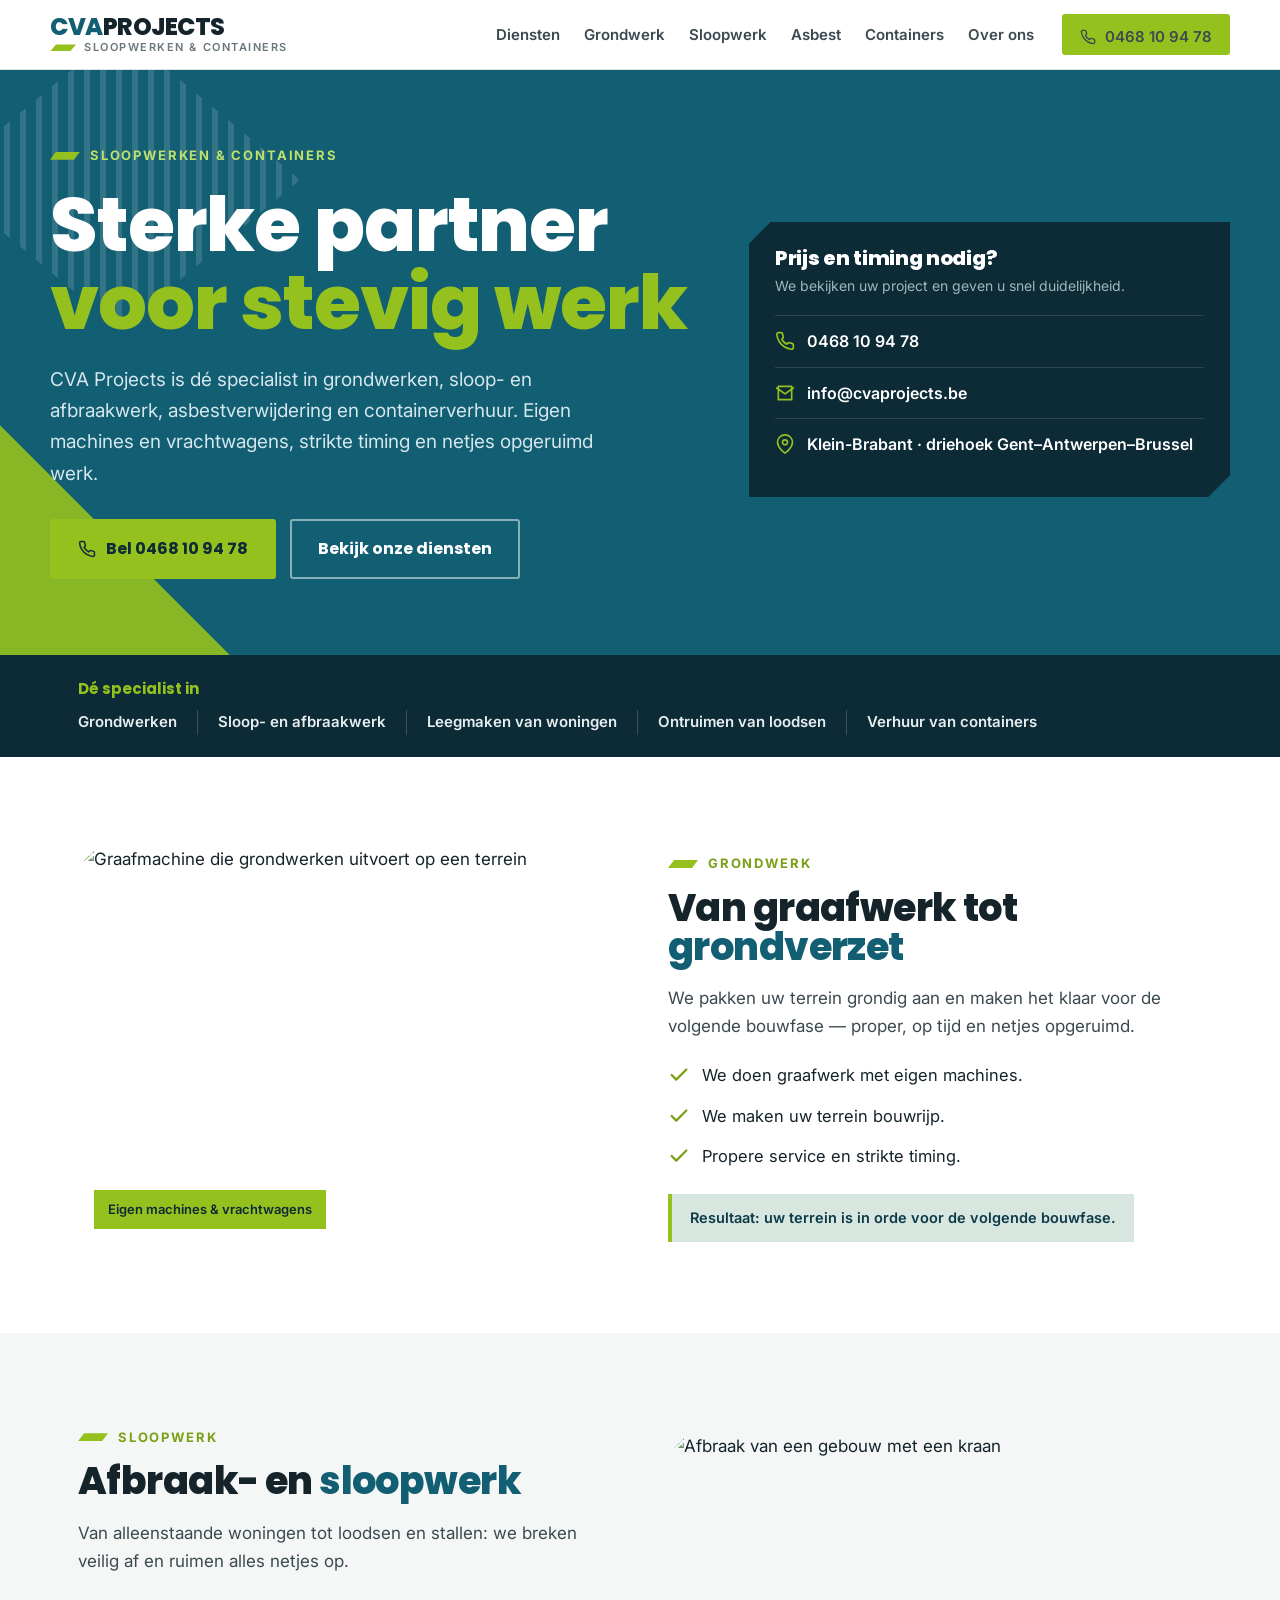
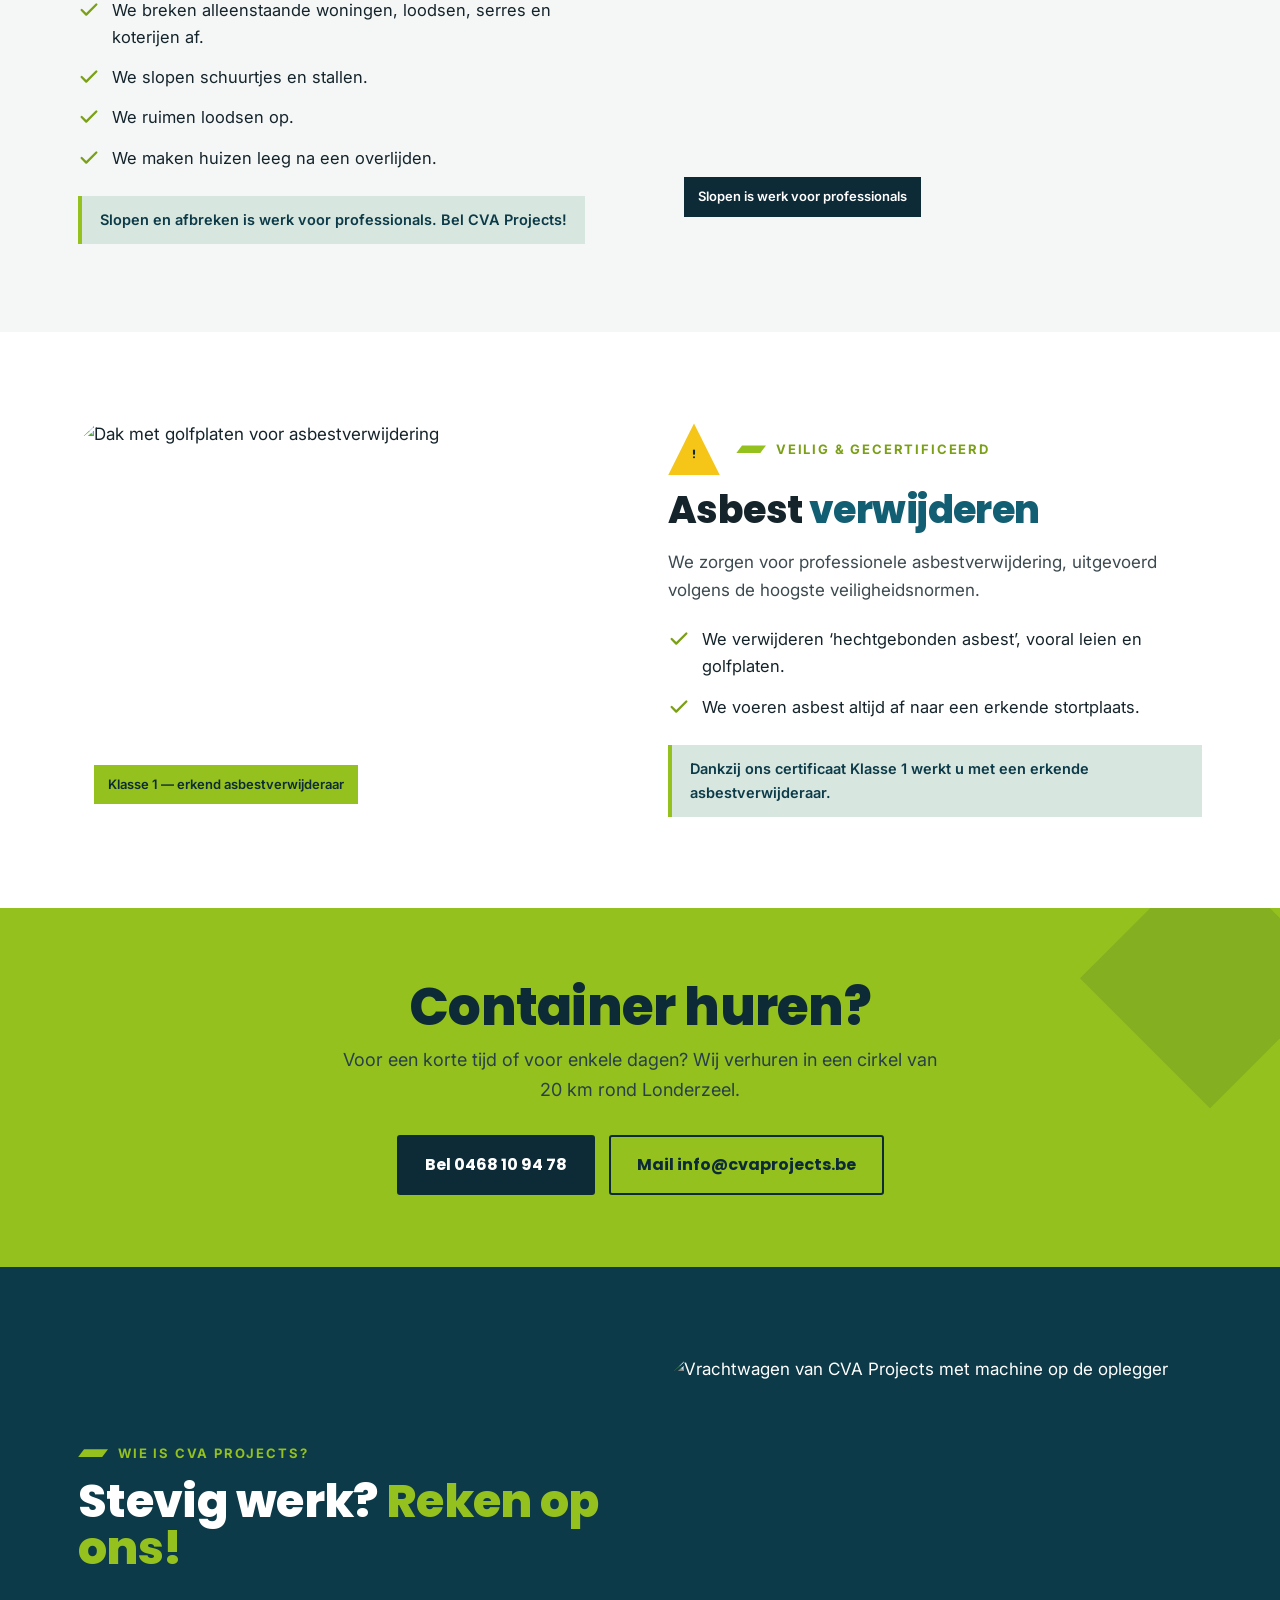
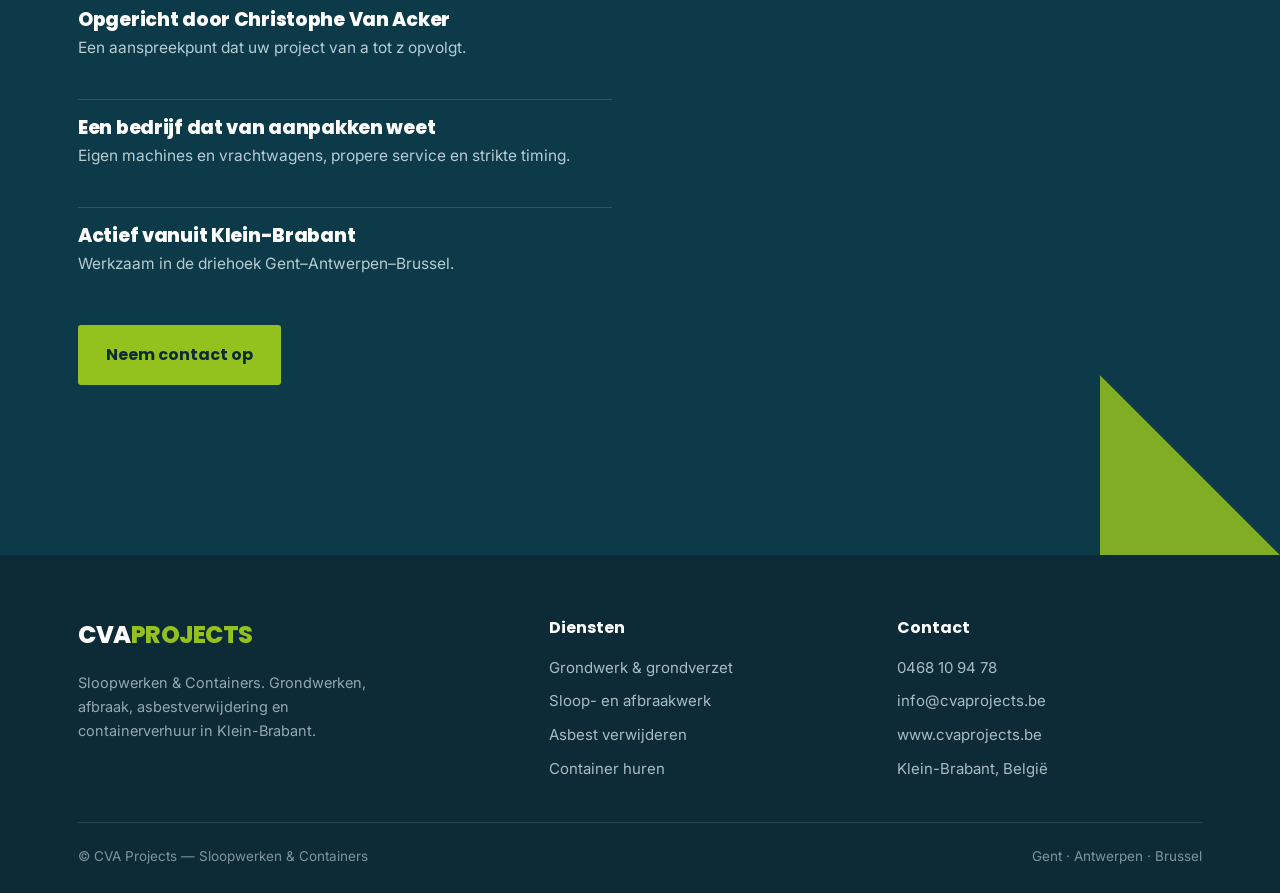
==== index.html @ f79d8453 "Initial commit: CVA Projects marketing website Professional single-page site for CVA Projects (Sloop" ====
<!DOCTYPE html>
<html lang="nl">
<head>
<meta charset="UTF-8">
<meta name="viewport" content="width=device-width, initial-scale=1.0">
<title>CVA Projects — Sloopwerken, grondwerken, asbestverwijdering &amp; containers | Klein-Brabant</title>
<meta name="description" content="CVA Projects: dé specialist in grondwerken, sloop- en afbraakwerk, asbestverwijdering (Klasse 1), leegmaken van woningen en containerverhuur. Actief in Klein-Brabant, driehoek Gent-Antwerpen-Brussel. Bel 0468 10 94 78.">
<meta name="theme-color" content="#0c3a48">
<link rel="preconnect" href="https://fonts.googleapis.com">
<link rel="preconnect" href="https://fonts.gstatic.com" crossorigin>
<link href="https://fonts.googleapis.com/css2?family=Poppins:wght@500;600;700;800&family=Inter:wght@400;500;600&display=swap" rel="stylesheet">
<style>
  :root{
    --petrol:#125e73;
    --petrol-deep:#0c3a48;
    --navy:#0d2b36;
    --lime:#95c11e;
    --lime-deep:#7ba017;
    --mint:#d7e6de;
    --ink:#15242b;
    --ink-soft:#3c4a50;
    --steel:#6a767c;
    --paper:#f4f7f6;
    --card:#ffffff;
    --line:#dbe4e0;
    --warn:#f5c518;
    --max:1180px;
  }
  *{box-sizing:border-box;}
  html{scroll-behavior:smooth;}
  body{
    margin:0;
    background:var(--card);
    color:var(--ink);
    font-family:'Inter', -apple-system, BlinkMacSystemFont, sans-serif;
    font-size:17px;
    line-height:1.65;
    -webkit-font-smoothing:antialiased;
    overflow-x:hidden;
  }
  @media (prefers-reduced-motion: reduce){
    html{scroll-behavior:auto;}
    *{animation-duration:.01ms !important; transition-duration:.01ms !important;}
  }
  h1,h2,h3,h4,.disp{
    font-family:'Poppins', sans-serif;
    font-weight:800;
    letter-spacing:-0.015em;
    line-height:1.02;
    margin:0;
    color:var(--ink);
  }
  a{color:inherit;}
  img{max-width:100%; display:block;}
  .wrap{max-width:var(--max); margin:0 auto; padding:0 28px;}

  /* chamfered industrial frame (echoes the PDF's cut-corner shapes) */
  .cut{clip-path:polygon(0 22px, 22px 0, 100% 0, 100% calc(100% - 22px), calc(100% - 22px) 100%, 0 100%);}

  /* lime double-arrow motif (the logo mark) */
  .arrow-mark{
    display:inline-block; height:12px; width:64px; position:relative; flex:none;
    background:var(--lime);
    clip-path:polygon(8px 0, calc(100% - 8px) 0, 100% 50%, calc(100% - 8px) 100%, 8px 100%, 0 50%);
  }

  /* ---------- header ---------- */
  header{
    position:sticky; top:0; z-index:50;
    background:rgba(255,255,255,0.95);
    backdrop-filter:blur(8px);
    border-bottom:1px solid var(--line);
  }
  .nav-row{display:flex; align-items:center; justify-content:space-between; padding:14px 0; gap:16px;}
  .brand{display:flex; flex-direction:column; gap:3px; text-decoration:none; line-height:1;}
  .brand-main{font-family:'Poppins',sans-serif; font-weight:800; font-size:24px; letter-spacing:-0.02em; color:var(--petrol);}
  .brand-main b{color:var(--ink); font-weight:800;}
  .brand-sub{display:flex; align-items:center; gap:8px; font-size:11px; font-weight:600; letter-spacing:.14em; text-transform:uppercase; color:var(--steel);}
  .brand-sub::before{content:""; width:26px; height:7px; background:var(--lime); clip-path:polygon(6px 0,100% 0,calc(100% - 6px) 100%,0 100%);}
  nav.primary{display:flex; align-items:center; gap:28px;}
  nav.primary ul{list-style:none; display:flex; gap:24px; margin:0; padding:0;}
  nav.primary a{text-decoration:none; color:var(--ink-soft); font-weight:600; font-size:15px; padding-bottom:3px; border-bottom:2px solid transparent; transition:color .15s, border-color .15s;}
  nav.primary a:hover{color:var(--petrol); border-color:var(--lime);}
  .call-btn{
    display:inline-flex; align-items:center; gap:9px;
    background:var(--lime); color:var(--navy);
    padding:11px 18px; border-radius:3px; text-decoration:none;
    font-weight:700; font-size:15px; white-space:nowrap; transition:background .15s;
  }
  .call-btn:hover{background:var(--lime-deep);}
  .call-btn svg{width:16px; height:16px; flex:none;}
  .menu-toggle{display:none; background:none; border:none; width:40px; height:40px; cursor:pointer; padding:0; flex-direction:column; align-items:center; justify-content:center; gap:5px;}
  .menu-toggle span{display:block; width:22px; height:2px; background:var(--ink);}

  /* mobile dropdown */
  #mnav{display:none;}
  #mnav.open{display:block; background:#fff; padding-top:4px; padding-bottom:14px;}
  #mnav ul{list-style:none; margin:0; padding:0; border-top:1px solid var(--line);}
  #mnav li a{display:block; padding:14px 2px; border-bottom:1px solid var(--line); text-decoration:none; color:var(--ink-soft); font-weight:600; font-size:16px;}
  #mnav li a:hover{color:var(--petrol);}
  #mnav a.mnav-call{margin-top:16px; border-radius:3px; background:var(--lime); color:var(--navy); text-align:center; padding:15px; font-weight:700;}

  /* ---------- hero ---------- */
  .hero{position:relative; background:var(--petrol); color:#fff; overflow:hidden;}
  .hero::before{ /* fan of stripes, top-left */
    content:""; position:absolute; top:-40px; left:-60px; width:360px; height:300px;
    background:repeating-linear-gradient(90deg, rgba(255,255,255,.14) 0 6px, transparent 6px 16px);
    clip-path:polygon(50% 0,100% 50%,50% 100%,0 50%); pointer-events:none;
  }
  .hero::after{ /* lime wedge, bottom-left */
    content:""; position:absolute; left:0; bottom:0; width:230px; height:230px;
    background:var(--lime); clip-path:polygon(0 0,0 100%,100% 100%); opacity:.9; pointer-events:none;
  }
  .hero-inner{position:relative; z-index:2; display:grid; grid-template-columns:1.15fr .85fr; gap:48px; align-items:center; padding:70px 0 76px;}
  .kicker{display:inline-flex; align-items:center; gap:10px; font-size:13px; font-weight:700; letter-spacing:.14em; text-transform:uppercase; color:#bfe06b; margin-bottom:20px;}
  .kicker::before{content:""; width:30px; height:8px; background:var(--lime); clip-path:polygon(6px 0,100% 0,calc(100% - 6px) 100%,0 100%);}
  .hero h1{font-size:clamp(42px, 6.4vw, 76px); color:#fff;}
  .hero h1 em{font-style:normal; color:var(--lime);}
  .hero .lead{margin:22px 0 30px; font-size:19px; color:#d5e6ec; max-width:46ch;}
  .hero-ctas{display:flex; gap:14px; flex-wrap:wrap;}
  .btn{display:inline-flex; align-items:center; gap:10px; padding:15px 26px; border-radius:3px; font-weight:700; font-size:16px; text-decoration:none; border:2px solid transparent; cursor:pointer; font-family:'Poppins',sans-serif;}
  .btn-lime{background:var(--lime); color:var(--navy);}
  .btn-lime:hover{background:var(--lime-deep);}
  .btn-ghost{border-color:rgba(255,255,255,.5); color:#fff;}
  .btn-ghost:hover{background:#fff; color:var(--petrol);}
  .btn svg{width:18px;height:18px;flex:none;}

  .quote-card{background:var(--navy); color:#fff; padding:26px 26px 28px; position:relative;}
  .quote-card h3{font-size:20px; color:#fff; margin-bottom:6px;}
  .quote-card p.small{font-size:14px; color:#9fb6bd; margin:0 0 18px;}
  .quote-line{display:flex; align-items:center; gap:12px; padding:12px 0; border-top:1px solid rgba(255,255,255,.12); font-size:16px; font-weight:600;}
  .quote-line svg{width:20px;height:20px;color:var(--lime);flex:none;}
  .quote-line a{text-decoration:none;color:#fff;}

  /* specialties strip */
  .specialties{background:var(--navy); color:#fff; position:relative; z-index:2;}
  .specialties .wrap{display:flex; flex-wrap:wrap; align-items:center; gap:8px 0; padding:22px 28px;}
  .specialties .label{font-family:'Poppins',sans-serif; font-weight:700; font-size:15px; color:var(--lime); margin-right:26px;}
  .specialties ul{list-style:none; margin:0; padding:0; display:flex; flex-wrap:wrap; gap:0;}
  .specialties li{font-weight:600; font-size:15px; color:#e7eef0; padding:0 20px; border-left:1px solid rgba(255,255,255,.18);}
  .specialties li:first-child{border-left:none; padding-left:0;}

  /* ---------- section shell ---------- */
  section.block{padding:88px 0;}
  .sec-head{max-width:640px; margin-bottom:44px;}
  .eyebrow{display:inline-flex; align-items:center; gap:10px; font-size:13px; font-weight:700; letter-spacing:.14em; text-transform:uppercase; color:var(--lime-deep); margin-bottom:14px;}
  .eyebrow::before{content:""; width:30px; height:8px; background:var(--lime); clip-path:polygon(6px 0,100% 0,calc(100% - 6px) 100%,0 100%);}
  .sec-head h2{font-size:clamp(32px,4.4vw,50px);}
  .sec-head p{color:var(--steel); font-size:17px; margin:16px 0 0;}

  /* split rows */
  .split{display:grid; grid-template-columns:1fr 1fr; gap:56px; align-items:center;}
  .split.reverse .media{order:2;}
  .media{position:relative;}
  .media img{width:100%; aspect-ratio:4/3; object-fit:cover;}
  .media .tag{position:absolute; left:16px; bottom:16px; background:var(--navy); color:#fff; font-size:13px; font-weight:600; padding:9px 14px; max-width:60%;}
  .media .tag.lime{background:var(--lime); color:var(--navy);}
  .split h3{font-size:clamp(26px,3vw,38px); margin-bottom:18px;}
  .split h3 em{font-style:normal;color:var(--petrol);}
  .lead-sm{color:var(--ink-soft); font-size:17px; margin:0 0 22px;}
  ul.ticks{list-style:none; margin:0 0 24px; padding:0; display:grid; gap:13px;}
  ul.ticks li{display:flex; gap:12px; align-items:flex-start; font-size:16.5px;}
  ul.ticks li svg{flex:none; width:22px; height:22px; margin-top:2px; color:var(--lime-deep);}
  .pill{display:inline-flex; align-items:center; gap:10px; background:var(--mint); color:var(--petrol-deep); font-weight:600; font-size:14.5px; padding:12px 18px; border-left:4px solid var(--lime);}

  /* alt background */
  .tint{background:var(--paper);}

  /* asbestos warning strip */
  .warn-head{display:flex; align-items:center; gap:16px; margin-bottom:16px;}
  .warn-badge{flex:none; width:52px; height:52px; background:var(--warn); display:flex; align-items:center; justify-content:center; clip-path:polygon(50% 0,100% 100%,0 100%);}
  .warn-badge svg{width:20px;height:20px;color:var(--navy);margin-top:8px;}

  /* container CTA card */
  .cta-band{background:var(--lime); color:var(--navy); text-align:center; padding:72px 0; position:relative; overflow:hidden;}
  .cta-band::before{content:""; position:absolute; right:-60px; top:-60px; width:260px; height:260px; background:rgba(13,43,54,.12); clip-path:polygon(50% 0,100% 50%,50% 100%,0 50%);}
  .cta-band h2{position:relative; font-size:clamp(30px,4.6vw,52px); color:var(--navy); margin-bottom:12px;}
  .cta-band p{position:relative; font-size:18px; color:#274049; max-width:56ch; margin:0 auto 30px;}
  .cta-band .btn-dark{background:var(--navy); color:#fff;}
  .cta-band .btn-dark:hover{background:var(--petrol-deep);}
  .cta-band .btn-outline-dark{border-color:var(--navy); color:var(--navy);}
  .cta-band .btn-outline-dark:hover{background:var(--navy); color:#fff;}
  .cta-actions{position:relative; display:flex; gap:14px; justify-content:center; flex-wrap:wrap;}

  /* about */
  .about{background:var(--petrol-deep); color:#fff; position:relative; overflow:hidden;}
  .about::after{content:""; position:absolute; right:-40px; bottom:-40px; width:220px; height:220px; background:var(--lime); opacity:.85; clip-path:polygon(0 0,100% 100%,0 100%);}
  .about-grid{position:relative; z-index:2; display:grid; grid-template-columns:1fr 1fr; gap:56px; align-items:center;}
  .about h2{color:#fff; font-size:clamp(30px,4vw,46px); margin-bottom:20px;}
  .about h2 em{font-style:normal;color:var(--lime);}
  .about .facts{display:grid; gap:20px;}
  .fact{padding:18px 0; border-top:1px solid rgba(255,255,255,.14);}
  .fact:first-child{border-top:none;}
  .fact h4{font-size:19px; color:#fff; margin-bottom:6px;}
  .fact p{margin:0; font-size:15.5px; color:#b7ccd2;}
  .about-media img{width:100%; aspect-ratio:3/4; object-fit:cover;}

  /* footer */
  footer{background:var(--navy); color:#a9bcc2; padding:60px 0 26px; font-size:15px;}
  .foot-grid{display:grid; grid-template-columns:1.4fr 1fr 1fr; gap:44px; margin-bottom:40px;}
  .foot-brand .brand-main{color:#fff;}
  .foot-brand .brand-main b{color:var(--lime);}
  .foot-brand p{margin:16px 0 0; max-width:36ch; color:#93a8af; font-size:14.5px;}
  .foot-grid h5{color:#fff; font-family:'Poppins',sans-serif; font-weight:700; font-size:16px; margin:0 0 14px;}
  .foot-grid ul{list-style:none; margin:0; padding:0; display:grid; gap:9px;}
  .foot-grid a{text-decoration:none; color:#a9bcc2;}
  .foot-grid a:hover{color:var(--lime);}
  .foot-bottom{display:flex; justify-content:space-between; flex-wrap:wrap; gap:12px; padding-top:22px; border-top:1px solid rgba(255,255,255,.12); font-size:13.5px; color:#7f959c;}

  a:focus-visible, button:focus-visible{outline:3px solid var(--lime); outline-offset:2px;}

  /* ---------- responsive ---------- */
  @media (max-width: 980px){
    nav.primary ul{display:none;}
    .nav-row{gap:6px; padding:14px 0;}
    nav.primary{margin-left:auto;}
    nav.primary .call-btn{width:40px; height:40px; padding:0; justify-content:center; background:transparent; color:var(--lime-deep);}
    nav.primary .call-btn:hover{background:transparent;}
    nav.primary .call-btn span{display:none;}
    nav.primary .call-btn svg{width:23px; height:23px;}
    .menu-toggle{display:flex;}
    .hero-inner{grid-template-columns:1fr; gap:34px; padding:52px 0 60px;}
    .quote-card{order:2;}
    .specialties .wrap{gap:10px 0;}
    .specialties li{padding:2px 14px; font-size:14px;}
    .split, .split.reverse{grid-template-columns:1fr; gap:30px;}
    .split .media, .split.reverse .media{order:-1;}
    .about-grid{grid-template-columns:1fr; gap:34px;}
    .about-media{order:-1;}
    .about-media img{aspect-ratio:16/10;}
    .foot-grid{grid-template-columns:1fr 1fr; gap:30px;}
  }
  @media (max-width: 600px){
    .wrap{padding:0 20px;}
    section.block{padding:60px 0;}
    .specialties .label{margin-right:0; width:100%;}
    .specialties li{border-left:none; padding:2px 0; width:100%;}
    .foot-grid{grid-template-columns:1fr;}
    .hero-ctas .btn, .cta-actions .btn{flex:1 1 auto; justify-content:center;}
  }
</style>
</head>
<body>

<header>
  <div class="wrap nav-row">
    <a href="#top" class="brand" aria-label="CVA Projects home">
      <span class="brand-main">CVA<b>PROJECTS</b></span>
      <span class="brand-sub">Sloopwerken &amp; Containers</span>
    </a>
    <nav class="primary">
      <ul>
        <li><a href="#diensten">Diensten</a></li>
        <li><a href="#grondwerk">Grondwerk</a></li>
        <li><a href="#sloopwerk">Sloopwerk</a></li>
        <li><a href="#asbest">Asbest</a></li>
        <li><a href="#containers">Containers</a></li>
        <li><a href="#over">Over ons</a></li>
      </ul>
      <a class="call-btn" href="tel:+32468109478">
        <svg viewBox="0 0 24 24" fill="none" stroke="currentColor" stroke-width="2" stroke-linecap="round" stroke-linejoin="round"><path d="M22 16.92v3a2 2 0 0 1-2.18 2 19.79 19.79 0 0 1-8.63-3.07 19.5 19.5 0 0 1-6-6 19.79 19.79 0 0 1-3.07-8.67A2 2 0 0 1 4.11 2h3a2 2 0 0 1 2 1.72c.127.96.361 1.903.7 2.81a2 2 0 0 1-.45 2.11L8.09 9.91a16 16 0 0 0 6 6l1.27-1.27a2 2 0 0 1 2.11-.45c.907.339 1.85.573 2.81.7A2 2 0 0 1 22 16.92z"/></svg>
        <span>0468 10 94 78</span>
      </a>
    </nav>
    <button class="menu-toggle" aria-label="Menu openen" onclick="document.getElementById('mnav').classList.toggle('open')">
      <span></span><span></span><span></span>
    </button>
  </div>
  <div id="mnav" class="wrap">
    <ul onclick="document.getElementById('mnav').classList.remove('open')">
      <li><a href="#diensten">Diensten</a></li>
      <li><a href="#grondwerk">Grondwerk &amp; grondverzet</a></li>
      <li><a href="#sloopwerk">Sloop- en afbraakwerk</a></li>
      <li><a href="#asbest">Asbest verwijderen</a></li>
      <li><a href="#containers">Container huren</a></li>
      <li><a href="#over">Over CVA Projects</a></li>
      <li><a class="mnav-call" href="tel:+32468109478">Bel 0468 10 94 78</a></li>
    </ul>
  </div>
</header>

<main id="top">

  <!-- HERO -->
  <section class="hero">
    <div class="wrap hero-inner">
      <div>
        <span class="kicker">Sloopwerken &amp; Containers</span>
        <h1>Sterke partner<br><em>voor stevig werk</em></h1>
        <p class="lead">CVA Projects is dé specialist in grondwerken, sloop- en afbraakwerk, asbestverwijdering en containerverhuur. Eigen machines en vrachtwagens, strikte timing en netjes opgeruimd werk.</p>
        <div class="hero-ctas">
          <a class="btn btn-lime" href="tel:+32468109478">
            <svg viewBox="0 0 24 24" fill="none" stroke="currentColor" stroke-width="2" stroke-linecap="round" stroke-linejoin="round"><path d="M22 16.92v3a2 2 0 0 1-2.18 2 19.79 19.79 0 0 1-8.63-3.07 19.5 19.5 0 0 1-6-6 19.79 19.79 0 0 1-3.07-8.67A2 2 0 0 1 4.11 2h3a2 2 0 0 1 2 1.72c.127.96.361 1.903.7 2.81a2 2 0 0 1-.45 2.11L8.09 9.91a16 16 0 0 0 6 6l1.27-1.27a2 2 0 0 1 2.11-.45c.907.339 1.85.573 2.81.7A2 2 0 0 1 22 16.92z"/></svg>
            Bel 0468 10 94 78
          </a>
          <a class="btn btn-ghost" href="#diensten">Bekijk onze diensten</a>
        </div>
      </div>
      <aside class="quote-card cut">
        <h3>Prijs en timing nodig?</h3>
        <p class="small">We bekijken uw project en geven u snel duidelijkheid.</p>
        <div class="quote-line">
          <svg viewBox="0 0 24 24" fill="none" stroke="currentColor" stroke-width="2" stroke-linecap="round" stroke-linejoin="round"><path d="M22 16.92v3a2 2 0 0 1-2.18 2 19.79 19.79 0 0 1-8.63-3.07 19.5 19.5 0 0 1-6-6 19.79 19.79 0 0 1-3.07-8.67A2 2 0 0 1 4.11 2h3a2 2 0 0 1 2 1.72c.127.96.361 1.903.7 2.81a2 2 0 0 1-.45 2.11L8.09 9.91a16 16 0 0 0 6 6l1.27-1.27a2 2 0 0 1 2.11-.45c.907.339 1.85.573 2.81.7A2 2 0 0 1 22 16.92z"/></svg>
          <a href="tel:+32468109478">0468 10 94 78</a>
        </div>
        <div class="quote-line">
          <svg viewBox="0 0 24 24" fill="none" stroke="currentColor" stroke-width="2" stroke-linecap="round" stroke-linejoin="round"><path d="M4 4h16v16H4z"/><path d="m22 6-10 7L2 6"/></svg>
          <a href="mailto:info@cvaprojects.be">info@cvaprojects.be</a>
        </div>
        <div class="quote-line">
          <svg viewBox="0 0 24 24" fill="none" stroke="currentColor" stroke-width="2" stroke-linecap="round" stroke-linejoin="round"><path d="M21 10c0 7-9 13-9 13s-9-6-9-13a9 9 0 0 1 18 0Z"/><circle cx="12" cy="10" r="3"/></svg>
          <span>Klein-Brabant · driehoek Gent–Antwerpen–Brussel</span>
        </div>
      </aside>
    </div>
  </section>

  <!-- SPECIALTIES STRIP -->
  <div class="specialties" id="diensten">
    <div class="wrap">
      <span class="label">Dé specialist in</span>
      <ul>
        <li>Grondwerken</li>
        <li>Sloop- en afbraakwerk</li>
        <li>Leegmaken van woningen</li>
        <li>Ontruimen van loodsen</li>
        <li>Verhuur van containers</li>
      </ul>
    </div>
  </div>

  <!-- GRONDWERK -->
  <section class="block" id="grondwerk">
    <div class="wrap split">
      <div class="media">
        <img class="cut" src="https://images.unsplash.com/photo-1541888946425-d81bb19240f5?q=70&w=1400&auto=format&fit=crop" alt="Graafmachine die grondwerken uitvoert op een terrein" loading="lazy">
        <span class="tag lime">Eigen machines &amp; vrachtwagens</span>
      </div>
      <div>
        <span class="eyebrow">Grondwerk</span>
        <h3>Van graafwerk tot <em>grondverzet</em></h3>
        <p class="lead-sm">We pakken uw terrein grondig aan en maken het klaar voor de volgende bouwfase — proper, op tijd en netjes opgeruimd.</p>
        <ul class="ticks">
          <li><svg viewBox="0 0 24 24" fill="none" stroke="currentColor" stroke-width="2.5" stroke-linecap="round" stroke-linejoin="round"><path d="M20 6 9 17l-5-5"/></svg>We doen graafwerk met eigen machines.</li>
          <li><svg viewBox="0 0 24 24" fill="none" stroke="currentColor" stroke-width="2.5" stroke-linecap="round" stroke-linejoin="round"><path d="M20 6 9 17l-5-5"/></svg>We maken uw terrein bouwrijp.</li>
          <li><svg viewBox="0 0 24 24" fill="none" stroke="currentColor" stroke-width="2.5" stroke-linecap="round" stroke-linejoin="round"><path d="M20 6 9 17l-5-5"/></svg>Propere service en strikte timing.</li>
        </ul>
        <span class="pill">Resultaat: uw terrein is in orde voor de volgende bouwfase.</span>
      </div>
    </div>
  </section>

  <!-- SLOOPWERK -->
  <section class="block tint" id="sloopwerk">
    <div class="wrap split reverse">
      <div class="media">
        <img class="cut" src="https://images.unsplash.com/photo-1503387762-592deb58ef4e?q=70&w=1400&auto=format&fit=crop" alt="Afbraak van een gebouw met een kraan" loading="lazy">
        <span class="tag">Slopen is werk voor professionals</span>
      </div>
      <div>
        <span class="eyebrow">Sloopwerk</span>
        <h3>Afbraak- en <em>sloopwerk</em></h3>
        <p class="lead-sm">Van alleenstaande woningen tot loodsen en stallen: we breken veilig af en ruimen alles netjes op.</p>
        <ul class="ticks">
          <li><svg viewBox="0 0 24 24" fill="none" stroke="currentColor" stroke-width="2.5" stroke-linecap="round" stroke-linejoin="round"><path d="M20 6 9 17l-5-5"/></svg>We breken alleenstaande woningen, loodsen, serres en koterijen af.</li>
          <li><svg viewBox="0 0 24 24" fill="none" stroke="currentColor" stroke-width="2.5" stroke-linecap="round" stroke-linejoin="round"><path d="M20 6 9 17l-5-5"/></svg>We slopen schuurtjes en stallen.</li>
          <li><svg viewBox="0 0 24 24" fill="none" stroke="currentColor" stroke-width="2.5" stroke-linecap="round" stroke-linejoin="round"><path d="M20 6 9 17l-5-5"/></svg>We ruimen loodsen op.</li>
          <li><svg viewBox="0 0 24 24" fill="none" stroke="currentColor" stroke-width="2.5" stroke-linecap="round" stroke-linejoin="round"><path d="M20 6 9 17l-5-5"/></svg>We maken huizen leeg na een overlijden.</li>
        </ul>
        <span class="pill">Slopen en afbreken is werk voor professionals. Bel CVA Projects!</span>
      </div>
    </div>
  </section>

  <!-- ASBEST -->
  <section class="block" id="asbest">
    <div class="wrap split">
      <div class="media">
        <img class="cut" src="https://images.unsplash.com/photo-1632759145351-1d592919f522?q=70&w=1400&auto=format&fit=crop" alt="Dak met golfplaten voor asbestverwijdering" loading="lazy">
        <span class="tag lime">Klasse 1 — erkend asbestverwijderaar</span>
      </div>
      <div>
        <div class="warn-head">
          <span class="warn-badge"><svg viewBox="0 0 24 24" fill="none" stroke="currentColor" stroke-width="2.5" stroke-linecap="round" stroke-linejoin="round"><path d="M12 9v4"/><path d="M12 17h.01"/></svg></span>
          <span class="eyebrow" style="margin:0">Veilig &amp; gecertificeerd</span>
        </div>
        <h3>Asbest <em>verwijderen</em></h3>
        <p class="lead-sm">We zorgen voor professionele asbestverwijdering, uitgevoerd volgens de hoogste veiligheidsnormen.</p>
        <ul class="ticks">
          <li><svg viewBox="0 0 24 24" fill="none" stroke="currentColor" stroke-width="2.5" stroke-linecap="round" stroke-linejoin="round"><path d="M20 6 9 17l-5-5"/></svg>We verwijderen ‘hechtgebonden asbest’, vooral leien en golfplaten.</li>
          <li><svg viewBox="0 0 24 24" fill="none" stroke="currentColor" stroke-width="2.5" stroke-linecap="round" stroke-linejoin="round"><path d="M20 6 9 17l-5-5"/></svg>We voeren asbest altijd af naar een erkende stortplaats.</li>
        </ul>
        <span class="pill">Dankzij ons certificaat Klasse 1 werkt u met een erkende asbestverwijderaar.</span>
      </div>
    </div>
  </section>

  <!-- CONTAINER CTA -->
  <section class="cta-band" id="containers">
    <div class="wrap">
      <h2>Container huren?</h2>
      <p>Voor een korte tijd of voor enkele dagen? Wij verhuren in een cirkel van 20&nbsp;km rond Londerzeel.</p>
      <div class="cta-actions">
        <a class="btn btn-dark" href="tel:+32468109478">Bel 0468 10 94 78</a>
        <a class="btn btn-outline-dark" href="mailto:info@cvaprojects.be">Mail info@cvaprojects.be</a>
      </div>
    </div>
  </section>

  <!-- OVER ONS -->
  <section class="about block" id="over">
    <div class="wrap about-grid">
      <div>
        <span class="eyebrow" style="color:var(--lime)">Wie is CVA Projects?</span>
        <h2>Stevig werk? <em>Reken op ons!</em></h2>
        <div class="facts">
          <div class="fact">
            <h4>Opgericht door Christophe Van Acker</h4>
            <p>Een aanspreekpunt dat uw project van a tot z opvolgt.</p>
          </div>
          <div class="fact">
            <h4>Een bedrijf dat van aanpakken weet</h4>
            <p>Eigen machines en vrachtwagens, propere service en strikte timing.</p>
          </div>
          <div class="fact">
            <h4>Actief vanuit Klein-Brabant</h4>
            <p>Werkzaam in de driehoek Gent–Antwerpen–Brussel.</p>
          </div>
        </div>
        <div class="hero-ctas" style="margin-top:30px">
          <a class="btn btn-lime" href="tel:+32468109478">Neem contact op</a>
        </div>
      </div>
      <div class="about-media">
        <img class="cut" src="https://images.unsplash.com/photo-1573176054419-3b0af4a92e2b?q=70&w=1200&auto=format&fit=crop" alt="Vrachtwagen van CVA Projects met machine op de oplegger" loading="lazy">
      </div>
    </div>
  </section>

</main>

<footer>
  <div class="wrap">
    <div class="foot-grid">
      <div class="foot-brand">
        <span class="brand-main">CVA<b>PROJECTS</b></span>
        <p>Sloopwerken &amp; Containers. Grondwerken, afbraak, asbestverwijdering en containerverhuur in Klein-Brabant.</p>
      </div>
      <div>
        <h5>Diensten</h5>
        <ul>
          <li><a href="#grondwerk">Grondwerk &amp; grondverzet</a></li>
          <li><a href="#sloopwerk">Sloop- en afbraakwerk</a></li>
          <li><a href="#asbest">Asbest verwijderen</a></li>
          <li><a href="#containers">Container huren</a></li>
        </ul>
      </div>
      <div>
        <h5>Contact</h5>
        <ul>
          <li><a href="tel:+32468109478">0468 10 94 78</a></li>
          <li><a href="mailto:info@cvaprojects.be">info@cvaprojects.be</a></li>
          <li><a href="https://www.cvaprojects.be">www.cvaprojects.be</a></li>
          <li>Klein-Brabant, België</li>
        </ul>
      </div>
    </div>
    <div class="foot-bottom">
      <span>© CVA Projects — Sloopwerken &amp; Containers</span>
      <span>Gent · Antwerpen · Brussel</span>
    </div>
  </div>
</footer>

</body>
</html>
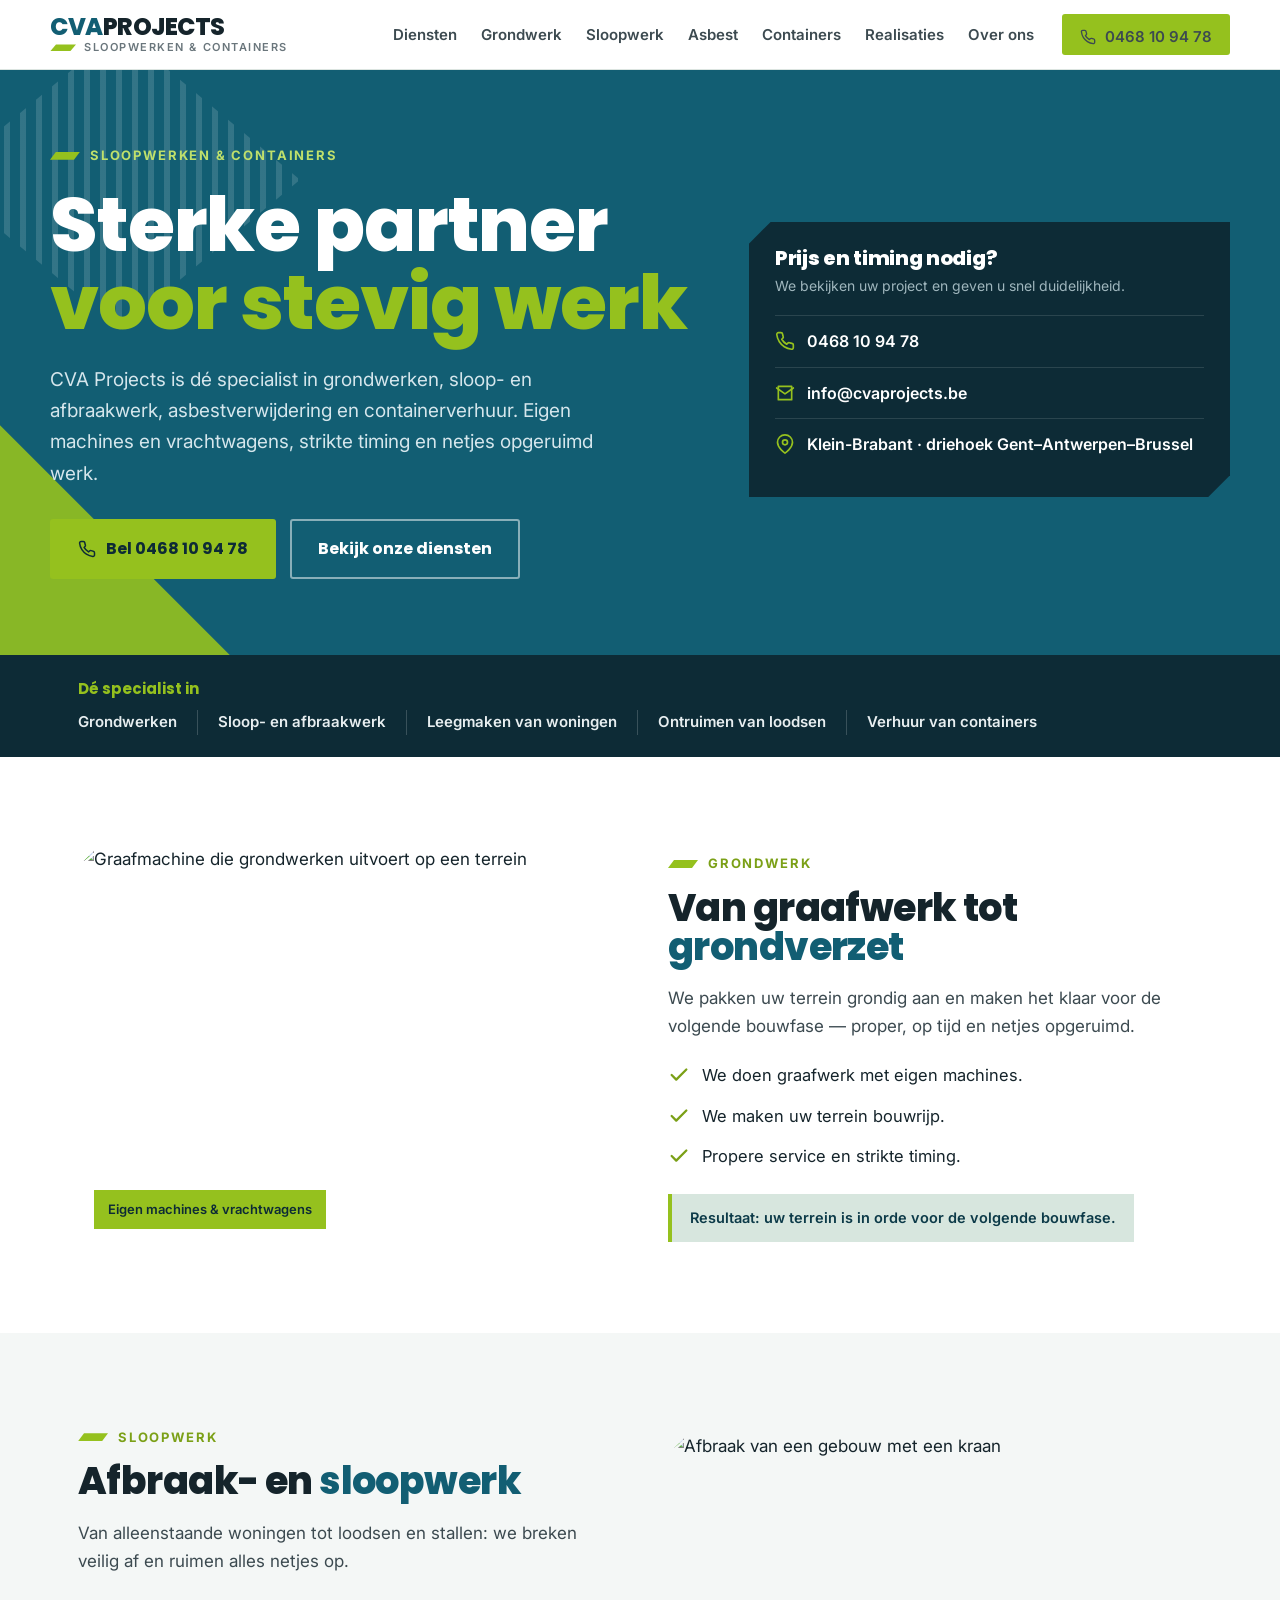
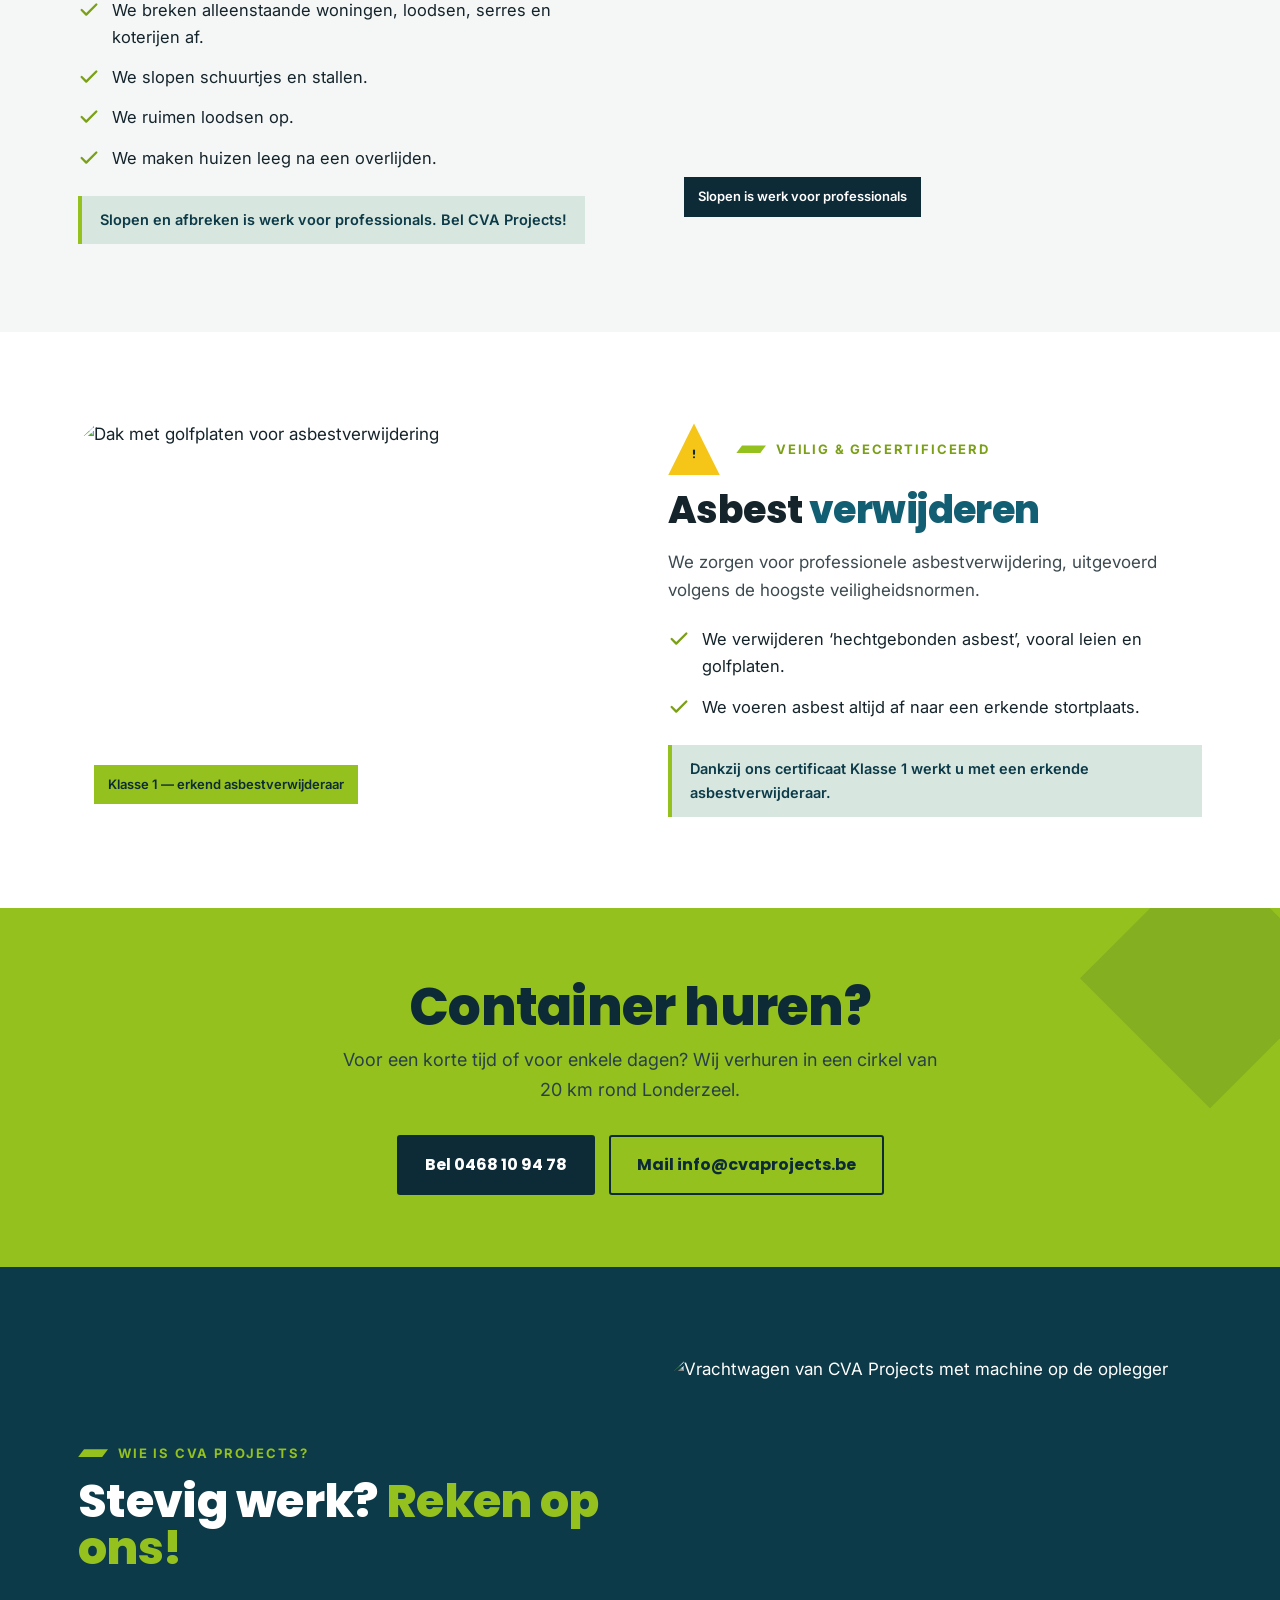
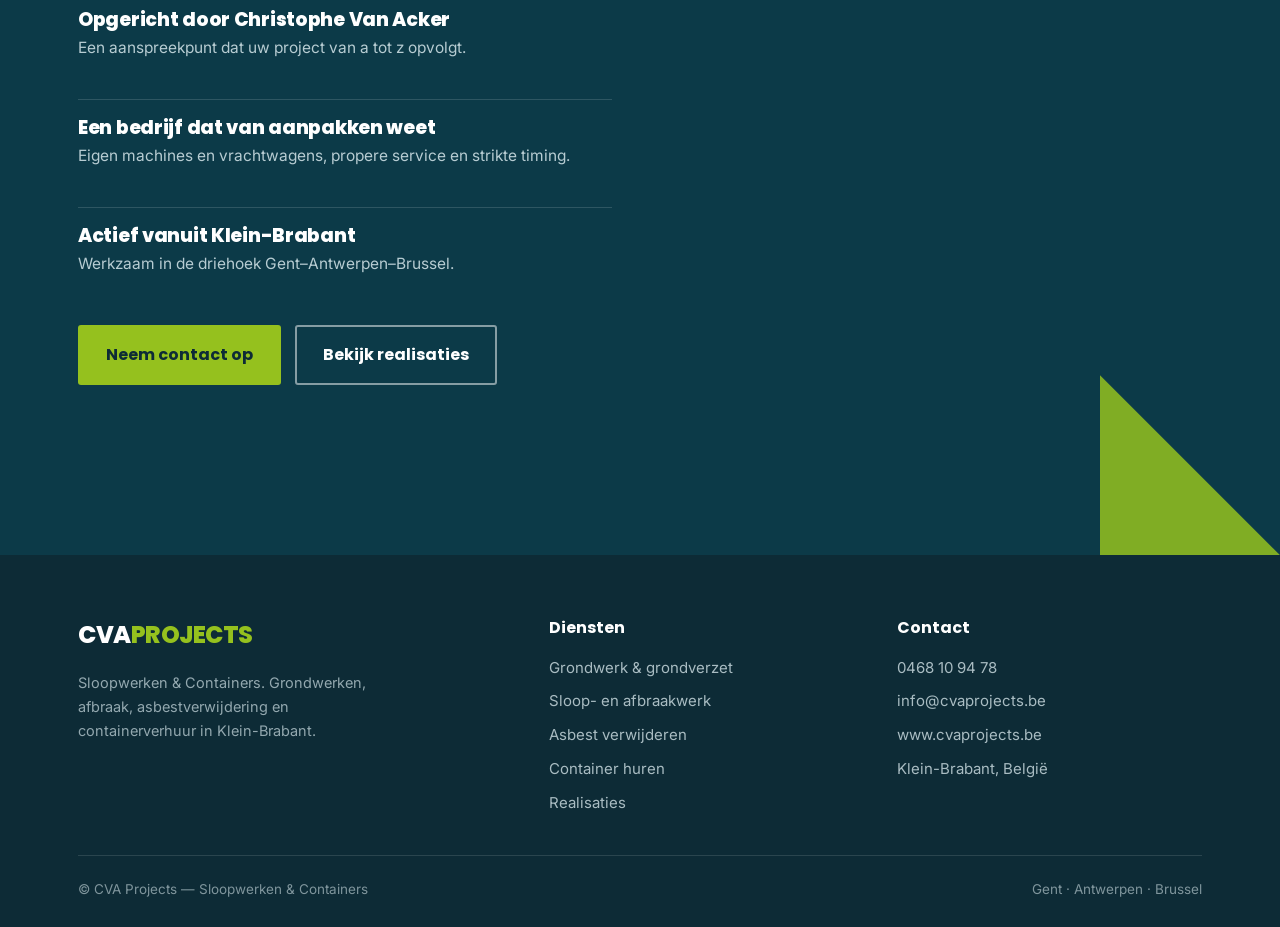
==== commit af8f2787: "Add Realisaties gallery: 106 photos + YouTube videos - New realisaties.html: sticky Foto's/Video's s" ====
--- a/index.html
+++ b/index.html
@@ -9,236 +9,7 @@
 <link rel="preconnect" href="https://fonts.googleapis.com">
 <link rel="preconnect" href="https://fonts.gstatic.com" crossorigin>
 <link href="https://fonts.googleapis.com/css2?family=Poppins:wght@500;600;700;800&family=Inter:wght@400;500;600&display=swap" rel="stylesheet">
-<style>
-  :root{
-    --petrol:#125e73;
-    --petrol-deep:#0c3a48;
-    --navy:#0d2b36;
-    --lime:#95c11e;
-    --lime-deep:#7ba017;
-    --mint:#d7e6de;
-    --ink:#15242b;
-    --ink-soft:#3c4a50;
-    --steel:#6a767c;
-    --paper:#f4f7f6;
-    --card:#ffffff;
-    --line:#dbe4e0;
-    --warn:#f5c518;
-    --max:1180px;
-  }
-  *{box-sizing:border-box;}
-  html{scroll-behavior:smooth;}
-  body{
-    margin:0;
-    background:var(--card);
-    color:var(--ink);
-    font-family:'Inter', -apple-system, BlinkMacSystemFont, sans-serif;
-    font-size:17px;
-    line-height:1.65;
-    -webkit-font-smoothing:antialiased;
-    overflow-x:hidden;
-  }
-  @media (prefers-reduced-motion: reduce){
-    html{scroll-behavior:auto;}
-    *{animation-duration:.01ms !important; transition-duration:.01ms !important;}
-  }
-  h1,h2,h3,h4,.disp{
-    font-family:'Poppins', sans-serif;
-    font-weight:800;
-    letter-spacing:-0.015em;
-    line-height:1.02;
-    margin:0;
-    color:var(--ink);
-  }
-  a{color:inherit;}
-  img{max-width:100%; display:block;}
-  .wrap{max-width:var(--max); margin:0 auto; padding:0 28px;}
-
-  /* chamfered industrial frame (echoes the PDF's cut-corner shapes) */
-  .cut{clip-path:polygon(0 22px, 22px 0, 100% 0, 100% calc(100% - 22px), calc(100% - 22px) 100%, 0 100%);}
-
-  /* lime double-arrow motif (the logo mark) */
-  .arrow-mark{
-    display:inline-block; height:12px; width:64px; position:relative; flex:none;
-    background:var(--lime);
-    clip-path:polygon(8px 0, calc(100% - 8px) 0, 100% 50%, calc(100% - 8px) 100%, 8px 100%, 0 50%);
-  }
-
-  /* ---------- header ---------- */
-  header{
-    position:sticky; top:0; z-index:50;
-    background:rgba(255,255,255,0.95);
-    backdrop-filter:blur(8px);
-    border-bottom:1px solid var(--line);
-  }
-  .nav-row{display:flex; align-items:center; justify-content:space-between; padding:14px 0; gap:16px;}
-  .brand{display:flex; flex-direction:column; gap:3px; text-decoration:none; line-height:1;}
-  .brand-main{font-family:'Poppins',sans-serif; font-weight:800; font-size:24px; letter-spacing:-0.02em; color:var(--petrol);}
-  .brand-main b{color:var(--ink); font-weight:800;}
-  .brand-sub{display:flex; align-items:center; gap:8px; font-size:11px; font-weight:600; letter-spacing:.14em; text-transform:uppercase; color:var(--steel);}
-  .brand-sub::before{content:""; width:26px; height:7px; background:var(--lime); clip-path:polygon(6px 0,100% 0,calc(100% - 6px) 100%,0 100%);}
-  nav.primary{display:flex; align-items:center; gap:28px;}
-  nav.primary ul{list-style:none; display:flex; gap:24px; margin:0; padding:0;}
-  nav.primary a{text-decoration:none; color:var(--ink-soft); font-weight:600; font-size:15px; padding-bottom:3px; border-bottom:2px solid transparent; transition:color .15s, border-color .15s;}
-  nav.primary a:hover{color:var(--petrol); border-color:var(--lime);}
-  .call-btn{
-    display:inline-flex; align-items:center; gap:9px;
-    background:var(--lime); color:var(--navy);
-    padding:11px 18px; border-radius:3px; text-decoration:none;
-    font-weight:700; font-size:15px; white-space:nowrap; transition:background .15s;
-  }
-  .call-btn:hover{background:var(--lime-deep);}
-  .call-btn svg{width:16px; height:16px; flex:none;}
-  .menu-toggle{display:none; background:none; border:none; width:40px; height:40px; cursor:pointer; padding:0; flex-direction:column; align-items:center; justify-content:center; gap:5px;}
-  .menu-toggle span{display:block; width:22px; height:2px; background:var(--ink);}
-
-  /* mobile dropdown */
-  #mnav{display:none;}
-  #mnav.open{display:block; background:#fff; padding-top:4px; padding-bottom:14px;}
-  #mnav ul{list-style:none; margin:0; padding:0; border-top:1px solid var(--line);}
-  #mnav li a{display:block; padding:14px 2px; border-bottom:1px solid var(--line); text-decoration:none; color:var(--ink-soft); font-weight:600; font-size:16px;}
-  #mnav li a:hover{color:var(--petrol);}
-  #mnav a.mnav-call{margin-top:16px; border-radius:3px; background:var(--lime); color:var(--navy); text-align:center; padding:15px; font-weight:700;}
-
-  /* ---------- hero ---------- */
-  .hero{position:relative; background:var(--petrol); color:#fff; overflow:hidden;}
-  .hero::before{ /* fan of stripes, top-left */
-    content:""; position:absolute; top:-40px; left:-60px; width:360px; height:300px;
-    background:repeating-linear-gradient(90deg, rgba(255,255,255,.14) 0 6px, transparent 6px 16px);
-    clip-path:polygon(50% 0,100% 50%,50% 100%,0 50%); pointer-events:none;
-  }
-  .hero::after{ /* lime wedge, bottom-left */
-    content:""; position:absolute; left:0; bottom:0; width:230px; height:230px;
-    background:var(--lime); clip-path:polygon(0 0,0 100%,100% 100%); opacity:.9; pointer-events:none;
-  }
-  .hero-inner{position:relative; z-index:2; display:grid; grid-template-columns:1.15fr .85fr; gap:48px; align-items:center; padding:70px 0 76px;}
-  .kicker{display:inline-flex; align-items:center; gap:10px; font-size:13px; font-weight:700; letter-spacing:.14em; text-transform:uppercase; color:#bfe06b; margin-bottom:20px;}
-  .kicker::before{content:""; width:30px; height:8px; background:var(--lime); clip-path:polygon(6px 0,100% 0,calc(100% - 6px) 100%,0 100%);}
-  .hero h1{font-size:clamp(42px, 6.4vw, 76px); color:#fff;}
-  .hero h1 em{font-style:normal; color:var(--lime);}
-  .hero .lead{margin:22px 0 30px; font-size:19px; color:#d5e6ec; max-width:46ch;}
-  .hero-ctas{display:flex; gap:14px; flex-wrap:wrap;}
-  .btn{display:inline-flex; align-items:center; gap:10px; padding:15px 26px; border-radius:3px; font-weight:700; font-size:16px; text-decoration:none; border:2px solid transparent; cursor:pointer; font-family:'Poppins',sans-serif;}
-  .btn-lime{background:var(--lime); color:var(--navy);}
-  .btn-lime:hover{background:var(--lime-deep);}
-  .btn-ghost{border-color:rgba(255,255,255,.5); color:#fff;}
-  .btn-ghost:hover{background:#fff; color:var(--petrol);}
-  .btn svg{width:18px;height:18px;flex:none;}
-
-  .quote-card{background:var(--navy); color:#fff; padding:26px 26px 28px; position:relative;}
-  .quote-card h3{font-size:20px; color:#fff; margin-bottom:6px;}
-  .quote-card p.small{font-size:14px; color:#9fb6bd; margin:0 0 18px;}
-  .quote-line{display:flex; align-items:center; gap:12px; padding:12px 0; border-top:1px solid rgba(255,255,255,.12); font-size:16px; font-weight:600;}
-  .quote-line svg{width:20px;height:20px;color:var(--lime);flex:none;}
-  .quote-line a{text-decoration:none;color:#fff;}
-
-  /* specialties strip */
-  .specialties{background:var(--navy); color:#fff; position:relative; z-index:2;}
-  .specialties .wrap{display:flex; flex-wrap:wrap; align-items:center; gap:8px 0; padding:22px 28px;}
-  .specialties .label{font-family:'Poppins',sans-serif; font-weight:700; font-size:15px; color:var(--lime); margin-right:26px;}
-  .specialties ul{list-style:none; margin:0; padding:0; display:flex; flex-wrap:wrap; gap:0;}
-  .specialties li{font-weight:600; font-size:15px; color:#e7eef0; padding:0 20px; border-left:1px solid rgba(255,255,255,.18);}
-  .specialties li:first-child{border-left:none; padding-left:0;}
-
-  /* ---------- section shell ---------- */
-  section.block{padding:88px 0;}
-  .sec-head{max-width:640px; margin-bottom:44px;}
-  .eyebrow{display:inline-flex; align-items:center; gap:10px; font-size:13px; font-weight:700; letter-spacing:.14em; text-transform:uppercase; color:var(--lime-deep); margin-bottom:14px;}
-  .eyebrow::before{content:""; width:30px; height:8px; background:var(--lime); clip-path:polygon(6px 0,100% 0,calc(100% - 6px) 100%,0 100%);}
-  .sec-head h2{font-size:clamp(32px,4.4vw,50px);}
-  .sec-head p{color:var(--steel); font-size:17px; margin:16px 0 0;}
-
-  /* split rows */
-  .split{display:grid; grid-template-columns:1fr 1fr; gap:56px; align-items:center;}
-  .split.reverse .media{order:2;}
-  .media{position:relative;}
-  .media img{width:100%; aspect-ratio:4/3; object-fit:cover;}
-  .media .tag{position:absolute; left:16px; bottom:16px; background:var(--navy); color:#fff; font-size:13px; font-weight:600; padding:9px 14px; max-width:60%;}
-  .media .tag.lime{background:var(--lime); color:var(--navy);}
-  .split h3{font-size:clamp(26px,3vw,38px); margin-bottom:18px;}
-  .split h3 em{font-style:normal;color:var(--petrol);}
-  .lead-sm{color:var(--ink-soft); font-size:17px; margin:0 0 22px;}
-  ul.ticks{list-style:none; margin:0 0 24px; padding:0; display:grid; gap:13px;}
-  ul.ticks li{display:flex; gap:12px; align-items:flex-start; font-size:16.5px;}
-  ul.ticks li svg{flex:none; width:22px; height:22px; margin-top:2px; color:var(--lime-deep);}
-  .pill{display:inline-flex; align-items:center; gap:10px; background:var(--mint); color:var(--petrol-deep); font-weight:600; font-size:14.5px; padding:12px 18px; border-left:4px solid var(--lime);}
-
-  /* alt background */
-  .tint{background:var(--paper);}
-
-  /* asbestos warning strip */
-  .warn-head{display:flex; align-items:center; gap:16px; margin-bottom:16px;}
-  .warn-badge{flex:none; width:52px; height:52px; background:var(--warn); display:flex; align-items:center; justify-content:center; clip-path:polygon(50% 0,100% 100%,0 100%);}
-  .warn-badge svg{width:20px;height:20px;color:var(--navy);margin-top:8px;}
-
-  /* container CTA card */
-  .cta-band{background:var(--lime); color:var(--navy); text-align:center; padding:72px 0; position:relative; overflow:hidden;}
-  .cta-band::before{content:""; position:absolute; right:-60px; top:-60px; width:260px; height:260px; background:rgba(13,43,54,.12); clip-path:polygon(50% 0,100% 50%,50% 100%,0 50%);}
-  .cta-band h2{position:relative; font-size:clamp(30px,4.6vw,52px); color:var(--navy); margin-bottom:12px;}
-  .cta-band p{position:relative; font-size:18px; color:#274049; max-width:56ch; margin:0 auto 30px;}
-  .cta-band .btn-dark{background:var(--navy); color:#fff;}
-  .cta-band .btn-dark:hover{background:var(--petrol-deep);}
-  .cta-band .btn-outline-dark{border-color:var(--navy); color:var(--navy);}
-  .cta-band .btn-outline-dark:hover{background:var(--navy); color:#fff;}
-  .cta-actions{position:relative; display:flex; gap:14px; justify-content:center; flex-wrap:wrap;}
-
-  /* about */
-  .about{background:var(--petrol-deep); color:#fff; position:relative; overflow:hidden;}
-  .about::after{content:""; position:absolute; right:-40px; bottom:-40px; width:220px; height:220px; background:var(--lime); opacity:.85; clip-path:polygon(0 0,100% 100%,0 100%);}
-  .about-grid{position:relative; z-index:2; display:grid; grid-template-columns:1fr 1fr; gap:56px; align-items:center;}
-  .about h2{color:#fff; font-size:clamp(30px,4vw,46px); margin-bottom:20px;}
-  .about h2 em{font-style:normal;color:var(--lime);}
-  .about .facts{display:grid; gap:20px;}
-  .fact{padding:18px 0; border-top:1px solid rgba(255,255,255,.14);}
-  .fact:first-child{border-top:none;}
-  .fact h4{font-size:19px; color:#fff; margin-bottom:6px;}
-  .fact p{margin:0; font-size:15.5px; color:#b7ccd2;}
-  .about-media img{width:100%; aspect-ratio:3/4; object-fit:cover;}
-
-  /* footer */
-  footer{background:var(--navy); color:#a9bcc2; padding:60px 0 26px; font-size:15px;}
-  .foot-grid{display:grid; grid-template-columns:1.4fr 1fr 1fr; gap:44px; margin-bottom:40px;}
-  .foot-brand .brand-main{color:#fff;}
-  .foot-brand .brand-main b{color:var(--lime);}
-  .foot-brand p{margin:16px 0 0; max-width:36ch; color:#93a8af; font-size:14.5px;}
-  .foot-grid h5{color:#fff; font-family:'Poppins',sans-serif; font-weight:700; font-size:16px; margin:0 0 14px;}
-  .foot-grid ul{list-style:none; margin:0; padding:0; display:grid; gap:9px;}
-  .foot-grid a{text-decoration:none; color:#a9bcc2;}
-  .foot-grid a:hover{color:var(--lime);}
-  .foot-bottom{display:flex; justify-content:space-between; flex-wrap:wrap; gap:12px; padding-top:22px; border-top:1px solid rgba(255,255,255,.12); font-size:13.5px; color:#7f959c;}
-
-  a:focus-visible, button:focus-visible{outline:3px solid var(--lime); outline-offset:2px;}
-
-  /* ---------- responsive ---------- */
-  @media (max-width: 980px){
-    nav.primary ul{display:none;}
-    .nav-row{gap:6px; padding:14px 0;}
-    nav.primary{margin-left:auto;}
-    nav.primary .call-btn{width:40px; height:40px; padding:0; justify-content:center; background:transparent; color:var(--lime-deep);}
-    nav.primary .call-btn:hover{background:transparent;}
-    nav.primary .call-btn span{display:none;}
-    nav.primary .call-btn svg{width:23px; height:23px;}
-    .menu-toggle{display:flex;}
-    .hero-inner{grid-template-columns:1fr; gap:34px; padding:52px 0 60px;}
-    .quote-card{order:2;}
-    .specialties .wrap{gap:10px 0;}
-    .specialties li{padding:2px 14px; font-size:14px;}
-    .split, .split.reverse{grid-template-columns:1fr; gap:30px;}
-    .split .media, .split.reverse .media{order:-1;}
-    .about-grid{grid-template-columns:1fr; gap:34px;}
-    .about-media{order:-1;}
-    .about-media img{aspect-ratio:16/10;}
-    .foot-grid{grid-template-columns:1fr 1fr; gap:30px;}
-  }
-  @media (max-width: 600px){
-    .wrap{padding:0 20px;}
-    section.block{padding:60px 0;}
-    .specialties .label{margin-right:0; width:100%;}
-    .specialties li{border-left:none; padding:2px 0; width:100%;}
-    .foot-grid{grid-template-columns:1fr;}
-    .hero-ctas .btn, .cta-actions .btn{flex:1 1 auto; justify-content:center;}
-  }
-</style>
+<link rel="stylesheet" href="styles.css">
 </head>
 <body>
 
@@ -255,6 +26,7 @@
         <li><a href="#sloopwerk">Sloopwerk</a></li>
         <li><a href="#asbest">Asbest</a></li>
         <li><a href="#containers">Containers</a></li>
+        <li><a href="realisaties.html">Realisaties</a></li>
         <li><a href="#over">Over ons</a></li>
       </ul>
       <a class="call-btn" href="tel:+32468109478">
@@ -273,6 +45,7 @@
       <li><a href="#sloopwerk">Sloop- en afbraakwerk</a></li>
       <li><a href="#asbest">Asbest verwijderen</a></li>
       <li><a href="#containers">Container huren</a></li>
+      <li><a href="realisaties.html">Realisaties</a></li>
       <li><a href="#over">Over CVA Projects</a></li>
       <li><a class="mnav-call" href="tel:+32468109478">Bel 0468 10 94 78</a></li>
     </ul>
@@ -429,6 +202,7 @@
         </div>
         <div class="hero-ctas" style="margin-top:30px">
           <a class="btn btn-lime" href="tel:+32468109478">Neem contact op</a>
+          <a class="btn btn-ghost" href="realisaties.html" style="border-color:rgba(255,255,255,.5)">Bekijk realisaties</a>
         </div>
       </div>
       <div class="about-media">
@@ -453,6 +227,7 @@
           <li><a href="#sloopwerk">Sloop- en afbraakwerk</a></li>
           <li><a href="#asbest">Asbest verwijderen</a></li>
           <li><a href="#containers">Container huren</a></li>
+          <li><a href="realisaties.html">Realisaties</a></li>
         </ul>
       </div>
       <div>
--- a/styles.css
+++ b/styles.css
@@ -0,0 +1,272 @@
+:root{
+  --petrol:#125e73;
+  --petrol-deep:#0c3a48;
+  --navy:#0d2b36;
+  --lime:#95c11e;
+  --lime-deep:#7ba017;
+  --mint:#d7e6de;
+  --ink:#15242b;
+  --ink-soft:#3c4a50;
+  --steel:#6a767c;
+  --paper:#f4f7f6;
+  --card:#ffffff;
+  --line:#dbe4e0;
+  --warn:#f5c518;
+  --max:1180px;
+}
+*{box-sizing:border-box;}
+html{scroll-behavior:smooth;}
+body{
+  margin:0;
+  background:var(--card);
+  color:var(--ink);
+  font-family:'Inter', -apple-system, BlinkMacSystemFont, sans-serif;
+  font-size:17px;
+  line-height:1.65;
+  -webkit-font-smoothing:antialiased;
+  overflow-x:hidden;
+}
+@media (prefers-reduced-motion: reduce){
+  html{scroll-behavior:auto;}
+  *{animation-duration:.01ms !important; transition-duration:.01ms !important;}
+}
+h1,h2,h3,h4,.disp{
+  font-family:'Poppins', sans-serif;
+  font-weight:800;
+  letter-spacing:-0.015em;
+  line-height:1.02;
+  margin:0;
+  color:var(--ink);
+}
+a{color:inherit;}
+img{max-width:100%; display:block;}
+.wrap{max-width:var(--max); margin:0 auto; padding:0 28px;}
+
+.cut{clip-path:polygon(0 22px, 22px 0, 100% 0, 100% calc(100% - 22px), calc(100% - 22px) 100%, 0 100%);}
+
+/* ---------- header ---------- */
+header{
+  position:sticky; top:0; z-index:50;
+  background:rgba(255,255,255,0.95);
+  backdrop-filter:blur(8px);
+  border-bottom:1px solid var(--line);
+}
+.nav-row{display:flex; align-items:center; justify-content:space-between; padding:14px 0; gap:16px;}
+.brand{display:flex; flex-direction:column; gap:3px; text-decoration:none; line-height:1;}
+.brand-main{font-family:'Poppins',sans-serif; font-weight:800; font-size:24px; letter-spacing:-0.02em; color:var(--petrol);}
+.brand-main b{color:var(--ink); font-weight:800;}
+.brand-sub{display:flex; align-items:center; gap:8px; font-size:11px; font-weight:600; letter-spacing:.14em; text-transform:uppercase; color:var(--steel);}
+.brand-sub::before{content:""; width:26px; height:7px; background:var(--lime); clip-path:polygon(6px 0,100% 0,calc(100% - 6px) 100%,0 100%);}
+nav.primary{display:flex; align-items:center; gap:28px;}
+nav.primary ul{list-style:none; display:flex; gap:24px; margin:0; padding:0;}
+nav.primary a{text-decoration:none; color:var(--ink-soft); font-weight:600; font-size:15px; padding-bottom:3px; border-bottom:2px solid transparent; transition:color .15s, border-color .15s;}
+nav.primary a:hover, nav.primary a.active{color:var(--petrol); border-color:var(--lime);}
+.call-btn{
+  display:inline-flex; align-items:center; gap:9px;
+  background:var(--lime); color:var(--navy);
+  padding:11px 18px; border-radius:3px; text-decoration:none;
+  font-weight:700; font-size:15px; white-space:nowrap; transition:background .15s;
+}
+.call-btn:hover{background:var(--lime-deep);}
+.call-btn svg{width:16px; height:16px; flex:none;}
+.menu-toggle{display:none; background:none; border:none; width:40px; height:40px; cursor:pointer; padding:0; flex-direction:column; align-items:center; justify-content:center; gap:5px;}
+.menu-toggle span{display:block; width:22px; height:2px; background:var(--ink);}
+
+#mnav{display:none;}
+#mnav.open{display:block; background:#fff; padding-top:4px; padding-bottom:14px;}
+#mnav ul{list-style:none; margin:0; padding:0; border-top:1px solid var(--line);}
+#mnav li a{display:block; padding:14px 2px; border-bottom:1px solid var(--line); text-decoration:none; color:var(--ink-soft); font-weight:600; font-size:16px;}
+#mnav li a:hover{color:var(--petrol);}
+#mnav a.mnav-call{margin-top:16px; border-radius:3px; background:var(--lime); color:var(--navy); text-align:center; padding:15px; font-weight:700;}
+
+/* ---------- hero ---------- */
+.hero{position:relative; background:var(--petrol); color:#fff; overflow:hidden;}
+.hero::before{
+  content:""; position:absolute; top:-40px; left:-60px; width:360px; height:300px;
+  background:repeating-linear-gradient(90deg, rgba(255,255,255,.14) 0 6px, transparent 6px 16px);
+  clip-path:polygon(50% 0,100% 50%,50% 100%,0 50%); pointer-events:none;
+}
+.hero::after{
+  content:""; position:absolute; left:0; bottom:0; width:230px; height:230px;
+  background:var(--lime); clip-path:polygon(0 0,0 100%,100% 100%); opacity:.9; pointer-events:none;
+}
+.hero-inner{position:relative; z-index:2; display:grid; grid-template-columns:1.15fr .85fr; gap:48px; align-items:center; padding:70px 0 76px;}
+.kicker{display:inline-flex; align-items:center; gap:10px; font-size:13px; font-weight:700; letter-spacing:.14em; text-transform:uppercase; color:#bfe06b; margin-bottom:20px;}
+.kicker::before{content:""; width:30px; height:8px; background:var(--lime); clip-path:polygon(6px 0,100% 0,calc(100% - 6px) 100%,0 100%);}
+.hero h1{font-size:clamp(42px, 6.4vw, 76px); color:#fff;}
+.hero h1 em{font-style:normal; color:var(--lime);}
+.hero .lead{margin:22px 0 30px; font-size:19px; color:#d5e6ec; max-width:46ch;}
+.hero-ctas{display:flex; gap:14px; flex-wrap:wrap;}
+.btn{display:inline-flex; align-items:center; gap:10px; padding:15px 26px; border-radius:3px; font-weight:700; font-size:16px; text-decoration:none; border:2px solid transparent; cursor:pointer; font-family:'Poppins',sans-serif;}
+.btn-lime{background:var(--lime); color:var(--navy);}
+.btn-lime:hover{background:var(--lime-deep);}
+.btn-ghost{border-color:rgba(255,255,255,.5); color:#fff;}
+.btn-ghost:hover{background:#fff; color:var(--petrol);}
+.btn svg{width:18px;height:18px;flex:none;}
+
+.quote-card{background:var(--navy); color:#fff; padding:26px 26px 28px; position:relative;}
+.quote-card h3{font-size:20px; color:#fff; margin-bottom:6px;}
+.quote-card p.small{font-size:14px; color:#9fb6bd; margin:0 0 18px;}
+.quote-line{display:flex; align-items:center; gap:12px; padding:12px 0; border-top:1px solid rgba(255,255,255,.12); font-size:16px; font-weight:600;}
+.quote-line svg{width:20px;height:20px;color:var(--lime);flex:none;}
+.quote-line a{text-decoration:none;color:#fff;}
+
+.specialties{background:var(--navy); color:#fff; position:relative; z-index:2;}
+.specialties .wrap{display:flex; flex-wrap:wrap; align-items:center; gap:8px 0; padding:22px 28px;}
+.specialties .label{font-family:'Poppins',sans-serif; font-weight:700; font-size:15px; color:var(--lime); margin-right:26px;}
+.specialties ul{list-style:none; margin:0; padding:0; display:flex; flex-wrap:wrap; gap:0;}
+.specialties li{font-weight:600; font-size:15px; color:#e7eef0; padding:0 20px; border-left:1px solid rgba(255,255,255,.18);}
+.specialties li:first-child{border-left:none; padding-left:0;}
+
+/* ---------- section shell ---------- */
+section.block{padding:88px 0;}
+.sec-head{max-width:640px; margin-bottom:44px;}
+.eyebrow{display:inline-flex; align-items:center; gap:10px; font-size:13px; font-weight:700; letter-spacing:.14em; text-transform:uppercase; color:var(--lime-deep); margin-bottom:14px;}
+.eyebrow::before{content:""; width:30px; height:8px; background:var(--lime); clip-path:polygon(6px 0,100% 0,calc(100% - 6px) 100%,0 100%);}
+.sec-head h2{font-size:clamp(32px,4.4vw,50px);}
+.sec-head p{color:var(--steel); font-size:17px; margin:16px 0 0;}
+
+.split{display:grid; grid-template-columns:1fr 1fr; gap:56px; align-items:center;}
+.split.reverse .media{order:2;}
+.media{position:relative;}
+.media img{width:100%; aspect-ratio:4/3; object-fit:cover;}
+.media .tag{position:absolute; left:16px; bottom:16px; background:var(--navy); color:#fff; font-size:13px; font-weight:600; padding:9px 14px; max-width:60%;}
+.media .tag.lime{background:var(--lime); color:var(--navy);}
+.split h3{font-size:clamp(26px,3vw,38px); margin-bottom:18px;}
+.split h3 em{font-style:normal;color:var(--petrol);}
+.lead-sm{color:var(--ink-soft); font-size:17px; margin:0 0 22px;}
+ul.ticks{list-style:none; margin:0 0 24px; padding:0; display:grid; gap:13px;}
+ul.ticks li{display:flex; gap:12px; align-items:flex-start; font-size:16.5px;}
+ul.ticks li svg{flex:none; width:22px; height:22px; margin-top:2px; color:var(--lime-deep);}
+.pill{display:inline-flex; align-items:center; gap:10px; background:var(--mint); color:var(--petrol-deep); font-weight:600; font-size:14.5px; padding:12px 18px; border-left:4px solid var(--lime);}
+
+.tint{background:var(--paper);}
+
+.warn-head{display:flex; align-items:center; gap:16px; margin-bottom:16px;}
+.warn-badge{flex:none; width:52px; height:52px; background:var(--warn); display:flex; align-items:center; justify-content:center; clip-path:polygon(50% 0,100% 100%,0 100%);}
+.warn-badge svg{width:20px;height:20px;color:var(--navy);margin-top:8px;}
+
+.cta-band{background:var(--lime); color:var(--navy); text-align:center; padding:72px 0; position:relative; overflow:hidden;}
+.cta-band::before{content:""; position:absolute; right:-60px; top:-60px; width:260px; height:260px; background:rgba(13,43,54,.12); clip-path:polygon(50% 0,100% 50%,50% 100%,0 50%);}
+.cta-band h2{position:relative; font-size:clamp(30px,4.6vw,52px); color:var(--navy); margin-bottom:12px;}
+.cta-band p{position:relative; font-size:18px; color:#274049; max-width:56ch; margin:0 auto 30px;}
+.cta-band .btn-dark{background:var(--navy); color:#fff;}
+.cta-band .btn-dark:hover{background:var(--petrol-deep);}
+.cta-band .btn-outline-dark{border-color:var(--navy); color:var(--navy);}
+.cta-band .btn-outline-dark:hover{background:var(--navy); color:#fff;}
+.cta-actions{position:relative; display:flex; gap:14px; justify-content:center; flex-wrap:wrap;}
+
+.about{background:var(--petrol-deep); color:#fff; position:relative; overflow:hidden;}
+.about::after{content:""; position:absolute; right:-40px; bottom:-40px; width:220px; height:220px; background:var(--lime); opacity:.85; clip-path:polygon(0 0,100% 100%,0 100%);}
+.about-grid{position:relative; z-index:2; display:grid; grid-template-columns:1fr 1fr; gap:56px; align-items:center;}
+.about h2{color:#fff; font-size:clamp(30px,4vw,46px); margin-bottom:20px;}
+.about h2 em{font-style:normal;color:var(--lime);}
+.about .facts{display:grid; gap:20px;}
+.fact{padding:18px 0; border-top:1px solid rgba(255,255,255,.14);}
+.fact:first-child{border-top:none;}
+.fact h4{font-size:19px; color:#fff; margin-bottom:6px;}
+.fact p{margin:0; font-size:15.5px; color:#b7ccd2;}
+.about-media img{width:100%; aspect-ratio:3/4; object-fit:cover;}
+
+/* ---------- footer ---------- */
+footer{background:var(--navy); color:#a9bcc2; padding:60px 0 26px; font-size:15px;}
+.foot-grid{display:grid; grid-template-columns:1.4fr 1fr 1fr; gap:44px; margin-bottom:40px;}
+.foot-brand .brand-main{color:#fff;}
+.foot-brand .brand-main b{color:var(--lime);}
+.foot-brand p{margin:16px 0 0; max-width:36ch; color:#93a8af; font-size:14.5px;}
+.foot-grid h5{color:#fff; font-family:'Poppins',sans-serif; font-weight:700; font-size:16px; margin:0 0 14px;}
+.foot-grid ul{list-style:none; margin:0; padding:0; display:grid; gap:9px;}
+.foot-grid a{text-decoration:none; color:#a9bcc2;}
+.foot-grid a:hover{color:var(--lime);}
+.foot-bottom{display:flex; justify-content:space-between; flex-wrap:wrap; gap:12px; padding-top:22px; border-top:1px solid rgba(255,255,255,.12); font-size:13.5px; color:#7f959c;}
+
+a:focus-visible, button:focus-visible{outline:3px solid var(--lime); outline-offset:2px;}
+
+/* ========== REALISATIES PAGE ========== */
+.page-hero{position:relative; background:var(--petrol); color:#fff; overflow:hidden; padding:60px 0 54px;}
+.page-hero::before{content:""; position:absolute; top:-50px; right:-50px; width:320px; height:280px; background:repeating-linear-gradient(90deg, rgba(255,255,255,.13) 0 6px, transparent 6px 16px); clip-path:polygon(50% 0,100% 50%,50% 100%,0 50%); pointer-events:none;}
+.page-hero .eyebrow{color:var(--lime);}
+.page-hero h1{position:relative; font-size:clamp(38px,6vw,66px); color:#fff;}
+.page-hero p{position:relative; color:#d5e6ec; max-width:54ch; margin:16px 0 0; font-size:18px;}
+
+/* sticky sub-nav / segmented filter */
+.subnav{position:sticky; top:69px; z-index:40; background:rgba(255,255,255,.96); backdrop-filter:blur(8px); border-bottom:1px solid var(--line);}
+.subnav .wrap{display:flex; gap:10px; align-items:center; padding:12px 28px;}
+.seg{display:inline-flex; align-items:center; gap:9px; border:none; background:var(--paper); color:var(--ink-soft); font-family:'Poppins',sans-serif; font-weight:600; font-size:15px; padding:10px 18px; border-radius:3px; cursor:pointer; transition:background .15s,color .15s;}
+.seg svg{width:17px;height:17px;}
+.seg:hover{background:var(--mint);}
+.seg.active{background:var(--petrol); color:#fff;}
+.seg .count{font-size:12px; opacity:.7;}
+
+.gsec{padding:56px 0 20px;}
+.gsec .sec-head{margin-bottom:30px;}
+
+/* videos */
+.video-grid{display:grid; grid-template-columns:repeat(3,1fr); gap:20px;}
+.vfacade{position:relative; aspect-ratio:16/9; overflow:hidden; cursor:pointer; background:#04141b; border:none; padding:0; width:100%; display:block;}
+.vfacade img{width:100%; height:100%; object-fit:cover; transition:transform .5s ease, opacity .3s;}
+.vfacade:hover img{transform:scale(1.06); opacity:.8;}
+.vfacade .play{position:absolute; inset:0; display:flex; align-items:center; justify-content:center; pointer-events:none;}
+.vfacade .play i{width:64px; height:64px; background:var(--lime); border-radius:999px; display:flex; align-items:center; justify-content:center; box-shadow:0 8px 24px rgba(0,0,0,.35); transition:transform .2s;}
+.vfacade:hover .play i{transform:scale(1.08);}
+.vfacade .play i::after{content:""; width:0; height:0; margin-left:5px; border-left:20px solid var(--navy); border-top:12px solid transparent; border-bottom:12px solid transparent;}
+.vfacade iframe{position:absolute; inset:0; width:100%; height:100%; border:0;}
+
+/* photo masonry */
+.photo-grid{columns:4 240px; column-gap:14px;}
+.photo-grid button{display:block; width:100%; margin:0 0 14px; padding:0; border:none; background:var(--paper); cursor:pointer; overflow:hidden; break-inside:avoid; line-height:0;}
+.photo-grid img{width:100%; display:block; transition:transform .5s ease, filter .3s; filter:saturate(.96);}
+.photo-grid button:hover img{transform:scale(1.05); filter:saturate(1.12);}
+
+.load-more-wrap{text-align:center; padding:34px 0 6px;}
+
+/* lightbox */
+.lightbox{position:fixed; inset:0; background:rgba(6,18,24,.95); z-index:100; display:none; align-items:center; justify-content:center;}
+.lightbox.open{display:flex;}
+.lightbox img{max-width:92vw; max-height:84vh; object-fit:contain; box-shadow:0 20px 60px rgba(0,0,0,.5);}
+.lb-btn{position:absolute; background:rgba(255,255,255,.1); border:1px solid rgba(255,255,255,.25); color:#fff; width:52px; height:52px; border-radius:999px; cursor:pointer; display:flex; align-items:center; justify-content:center; transition:background .15s;}
+.lb-btn:hover{background:var(--lime); color:var(--navy); border-color:var(--lime);}
+.lb-btn svg{width:24px;height:24px;}
+.lb-close{top:20px; right:20px;}
+.lb-prev{left:20px; top:50%; transform:translateY(-50%);}
+.lb-next{right:20px; top:50%; transform:translateY(-50%);}
+.lb-counter{position:absolute; bottom:22px; left:50%; transform:translateX(-50%); color:#fff; font-weight:600; font-size:14px; background:rgba(0,0,0,.4); padding:6px 14px; border-radius:999px;}
+
+@media (max-width: 980px){
+  nav.primary ul{display:none;}
+  .nav-row{gap:6px; padding:14px 0;}
+  nav.primary{margin-left:auto;}
+  nav.primary .call-btn{width:40px; height:40px; padding:0; justify-content:center; background:transparent; color:var(--lime-deep);}
+  nav.primary .call-btn:hover{background:transparent;}
+  nav.primary .call-btn span{display:none;}
+  nav.primary .call-btn svg{width:23px; height:23px;}
+  .menu-toggle{display:flex;}
+  .hero-inner{grid-template-columns:1fr; gap:34px; padding:52px 0 60px;}
+  .quote-card{order:2;}
+  .specialties .wrap{gap:10px 0;}
+  .specialties li{padding:2px 14px; font-size:14px;}
+  .split, .split.reverse{grid-template-columns:1fr; gap:30px;}
+  .split .media, .split.reverse .media{order:-1;}
+  .about-grid{grid-template-columns:1fr; gap:34px;}
+  .about-media{order:-1;}
+  .about-media img{aspect-ratio:16/10;}
+  .foot-grid{grid-template-columns:1fr 1fr; gap:30px;}
+  .subnav{top:69px;}
+  .video-grid{grid-template-columns:repeat(2,1fr); gap:14px;}
+  .photo-grid{columns:3 180px; column-gap:10px;}
+  .photo-grid button{margin-bottom:10px;}
+}
+@media (max-width: 600px){
+  .wrap{padding:0 20px;}
+  section.block{padding:60px 0;}
+  .specialties .label{margin-right:0; width:100%;}
+  .specialties li{border-left:none; padding:2px 0; width:100%;}
+  .foot-grid{grid-template-columns:1fr;}
+  .hero-ctas .btn, .cta-actions .btn{flex:1 1 auto; justify-content:center;}
+  .subnav .wrap{padding:10px 20px;}
+  .video-grid{grid-template-columns:1fr; gap:12px;}
+  .photo-grid{columns:2 130px; column-gap:8px;}
+  .photo-grid button{margin-bottom:8px;}
+  .lb-prev{left:10px;} .lb-next{right:10px;}
+  .lb-btn{width:44px;height:44px;}
+}
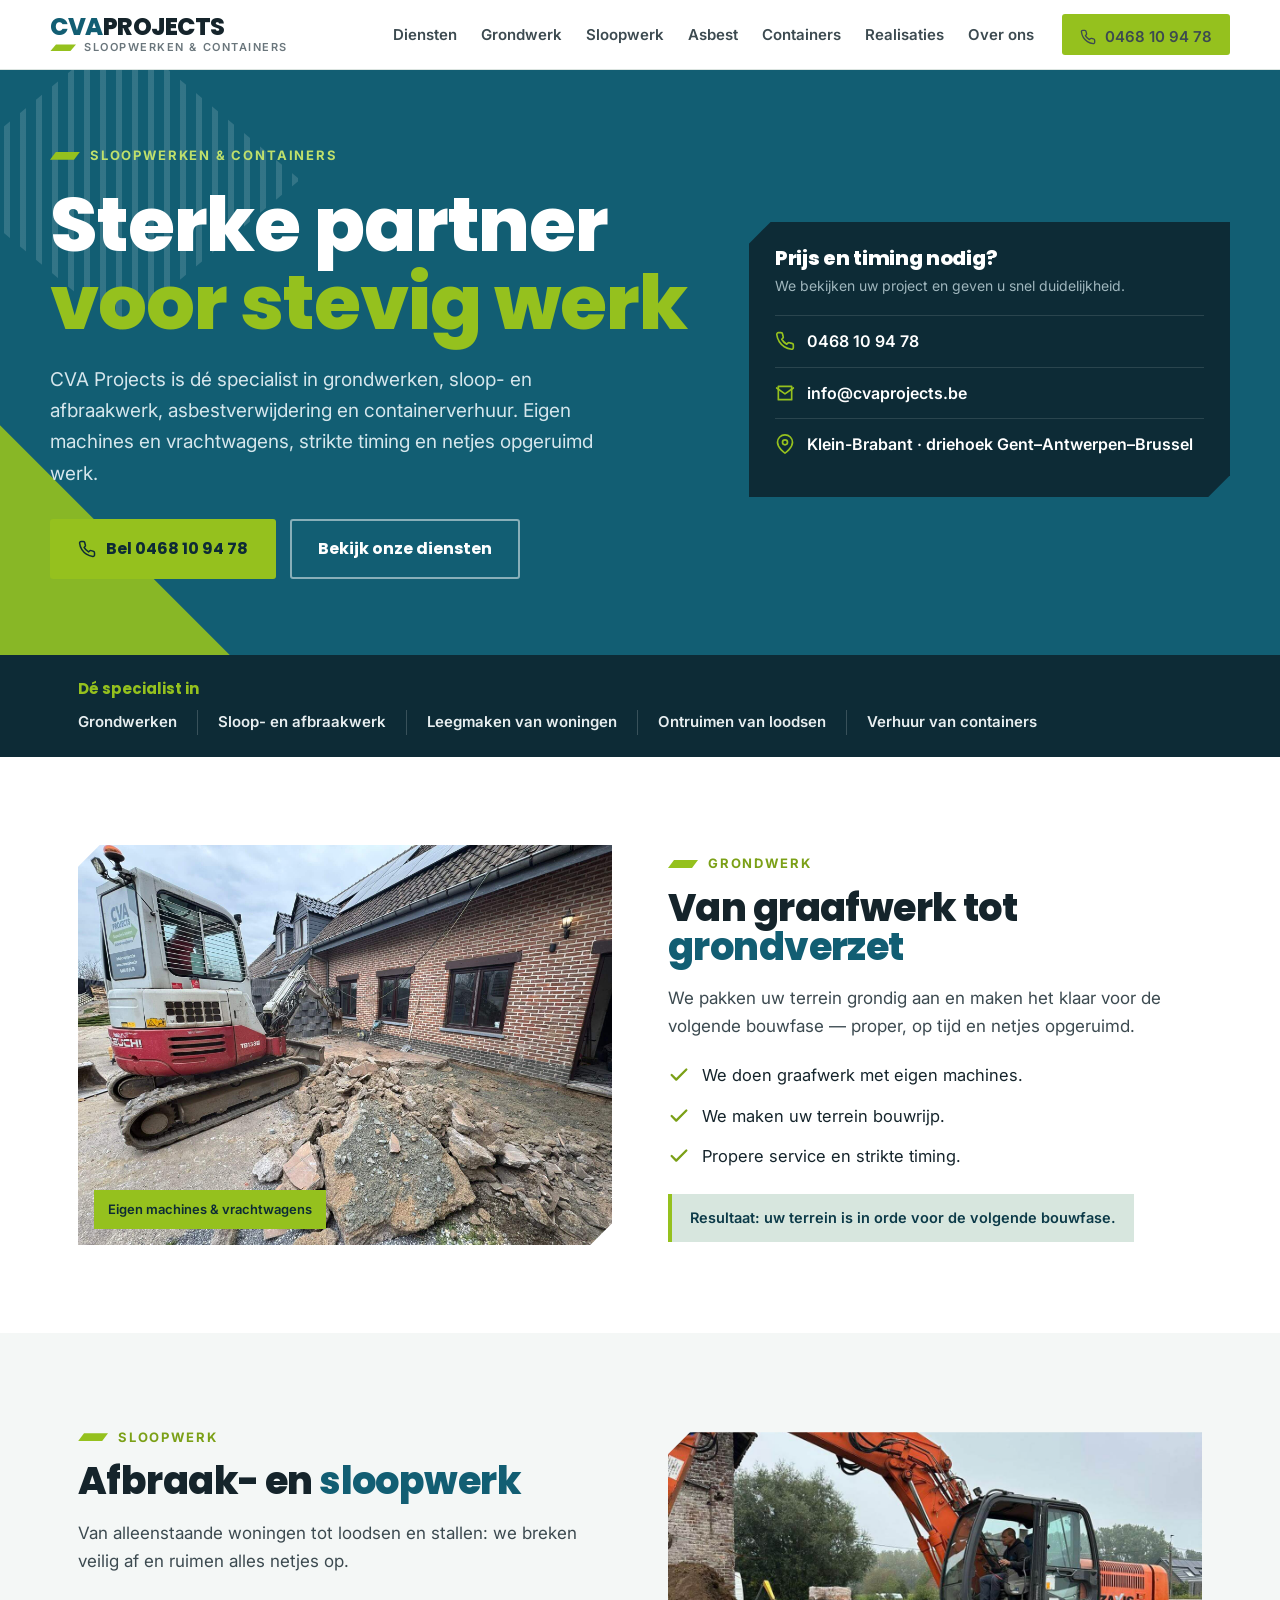
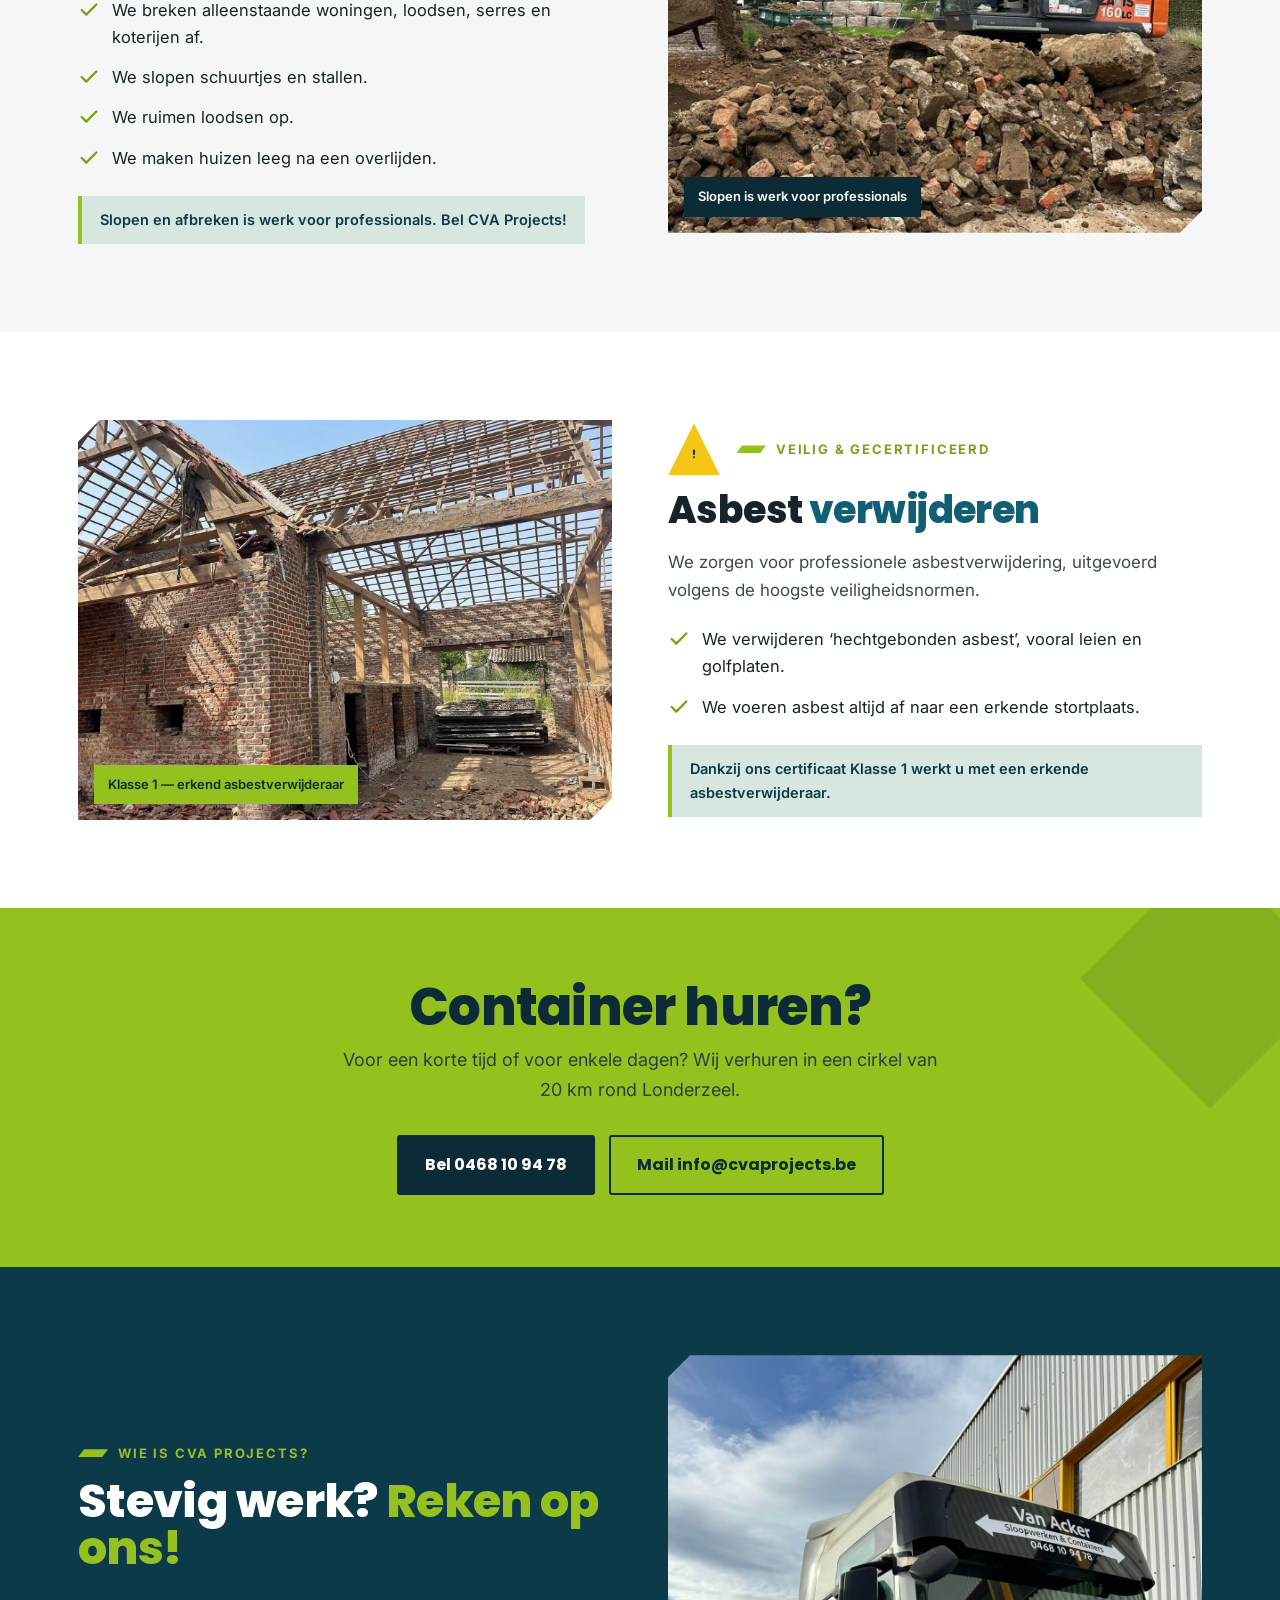
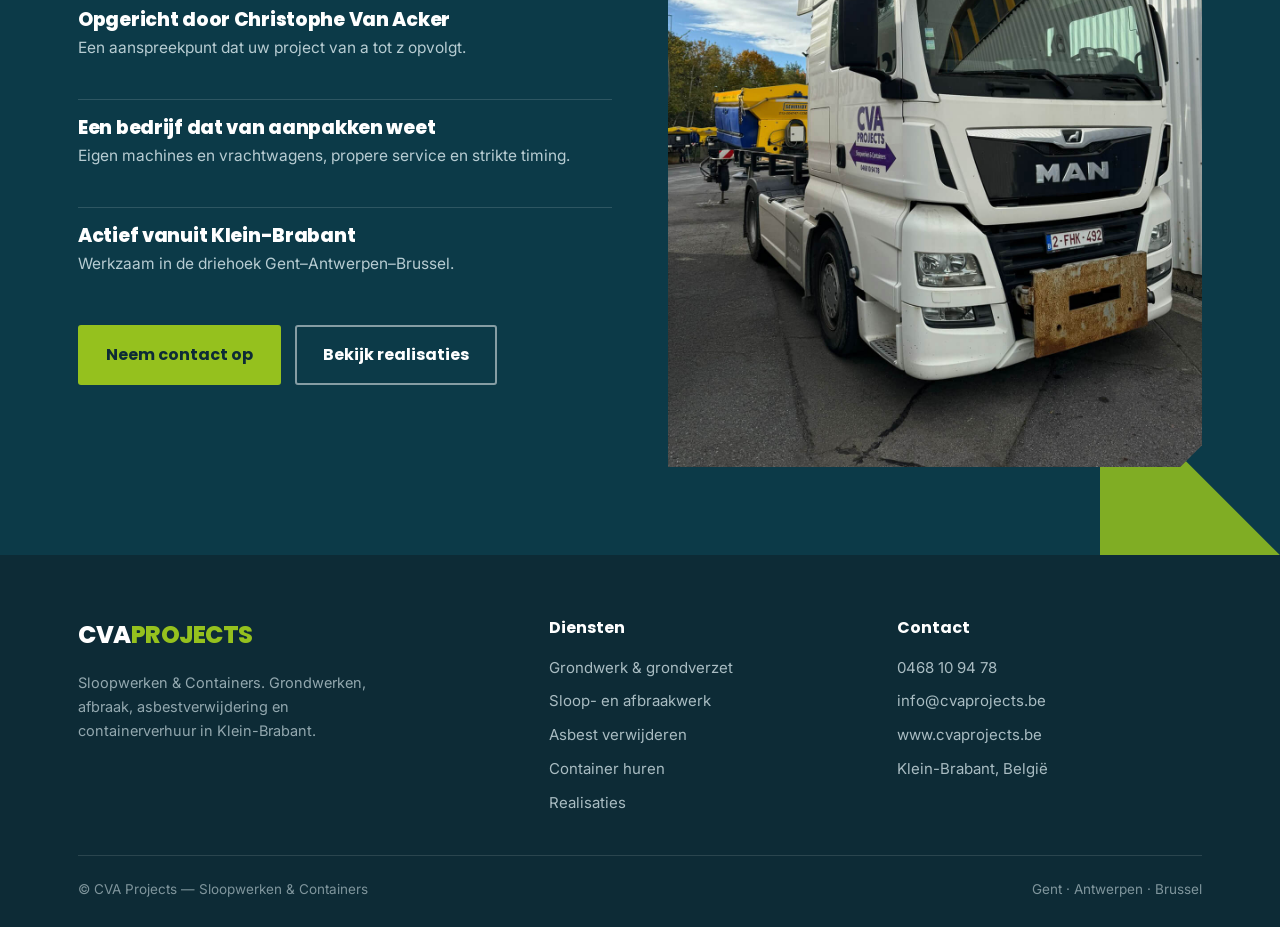
==== commit 0f30f9bf: "Swap homepage service images for real CVA project photos Replace Unsplash placeholders with real pho" ====
--- a/index.html
+++ b/index.html
@@ -106,7 +106,7 @@
   <section class="block" id="grondwerk">
     <div class="wrap split">
       <div class="media">
-        <img class="cut" src="https://images.unsplash.com/photo-1541888946425-d81bb19240f5?q=70&w=1400&auto=format&fit=crop" alt="Graafmachine die grondwerken uitvoert op een terrein" loading="lazy">
+        <img class="cut" src="fotos/photo-096.jpg" alt="CVA Projects minigraver breekt de grond open bij een woning" loading="lazy">
         <span class="tag lime">Eigen machines &amp; vrachtwagens</span>
       </div>
       <div>
@@ -127,7 +127,7 @@
   <section class="block tint" id="sloopwerk">
     <div class="wrap split reverse">
       <div class="media">
-        <img class="cut" src="https://images.unsplash.com/photo-1503387762-592deb58ef4e?q=70&w=1400&auto=format&fit=crop" alt="Afbraak van een gebouw met een kraan" loading="lazy">
+        <img class="cut" src="fotos/photo-014.jpg" alt="Kraan breekt een woning af tijdens sloopwerk" loading="lazy">
         <span class="tag">Slopen is werk voor professionals</span>
       </div>
       <div>
@@ -149,7 +149,7 @@
   <section class="block" id="asbest">
     <div class="wrap split">
       <div class="media">
-        <img class="cut" src="https://images.unsplash.com/photo-1632759145351-1d592919f522?q=70&w=1400&auto=format&fit=crop" alt="Dak met golfplaten voor asbestverwijdering" loading="lazy">
+        <img class="cut" src="fotos/photo-077.jpg" alt="Gebouw met afgebroken dak, klaar voor verdere afbraak en asbestverwijdering" loading="lazy">
         <span class="tag lime">Klasse 1 — erkend asbestverwijderaar</span>
       </div>
       <div>
@@ -206,7 +206,7 @@
         </div>
       </div>
       <div class="about-media">
-        <img class="cut" src="https://images.unsplash.com/photo-1573176054419-3b0af4a92e2b?q=70&w=1200&auto=format&fit=crop" alt="Vrachtwagen van CVA Projects met machine op de oplegger" loading="lazy">
+        <img class="cut" src="fotos/photo-085.jpg" alt="Vrachtwagen van CVA Projects — Van Acker Sloopwerken &amp; Containers" loading="lazy">
       </div>
     </div>
   </section>
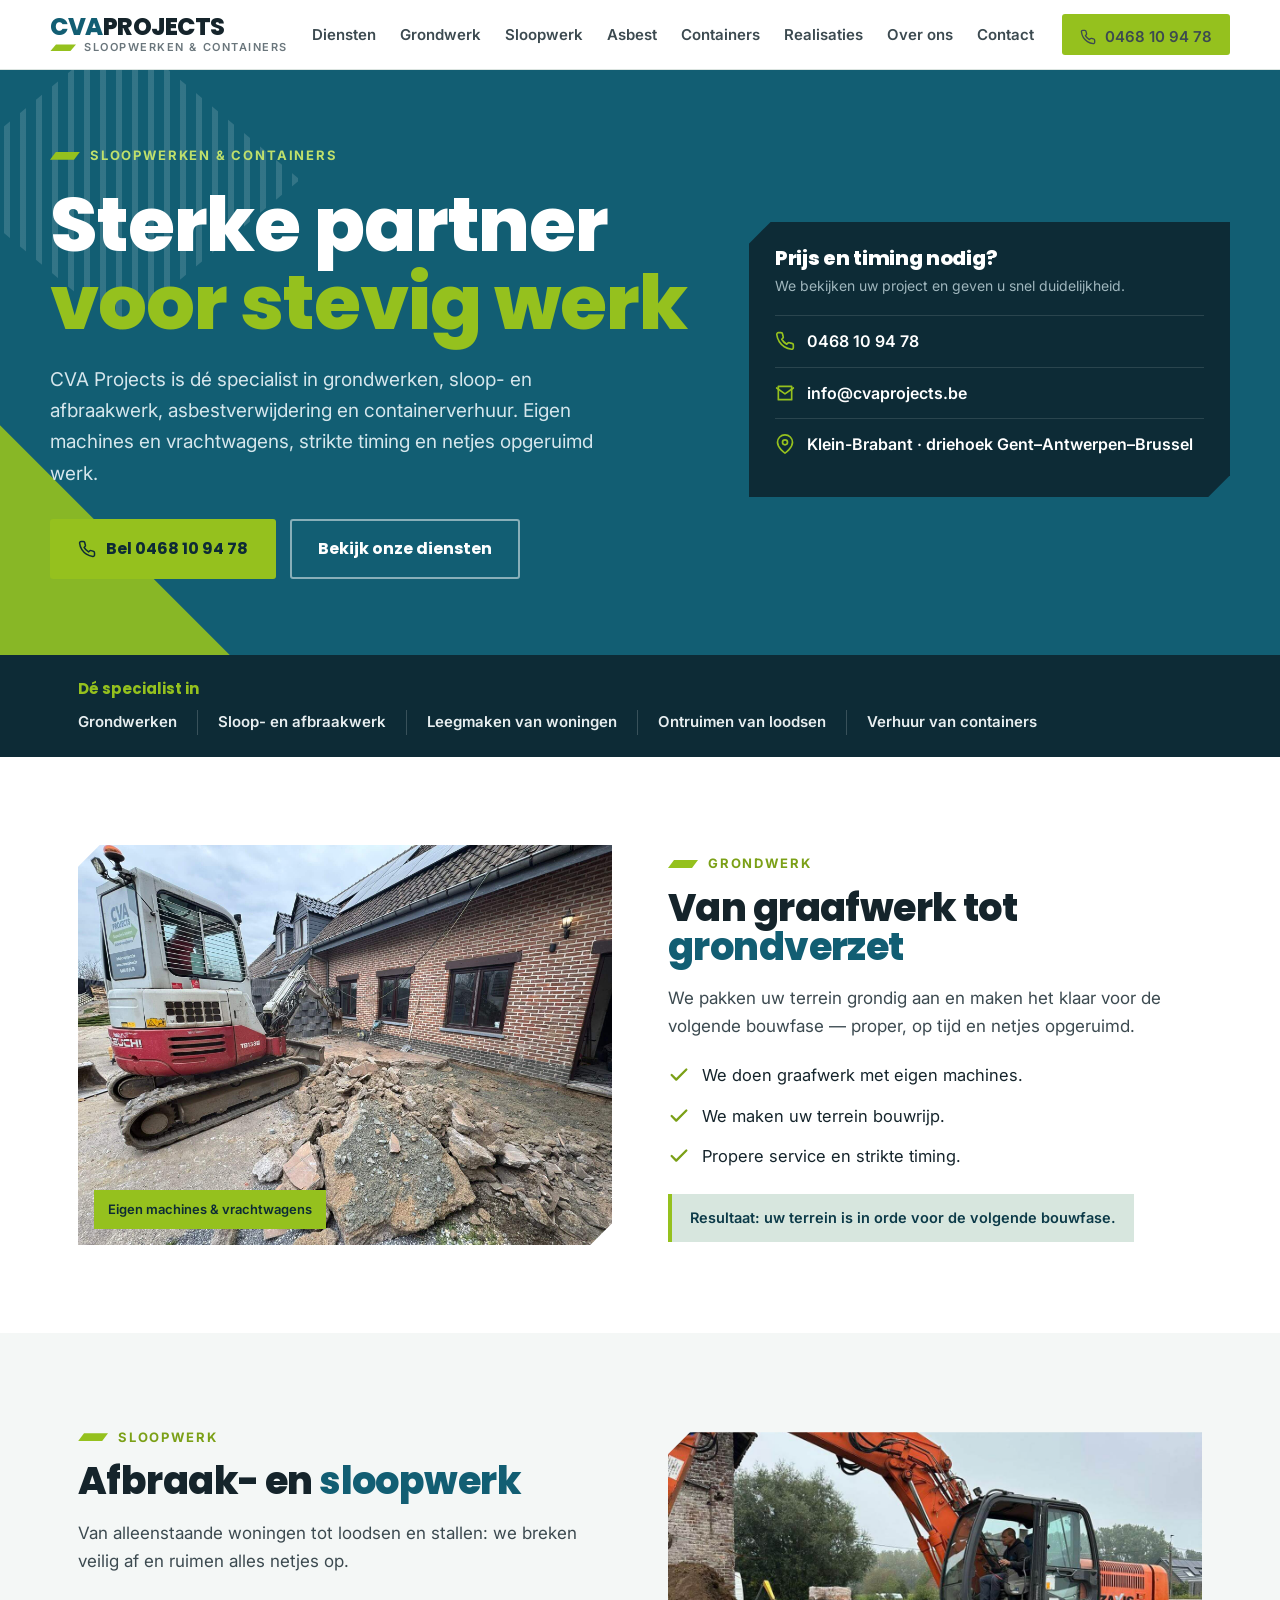
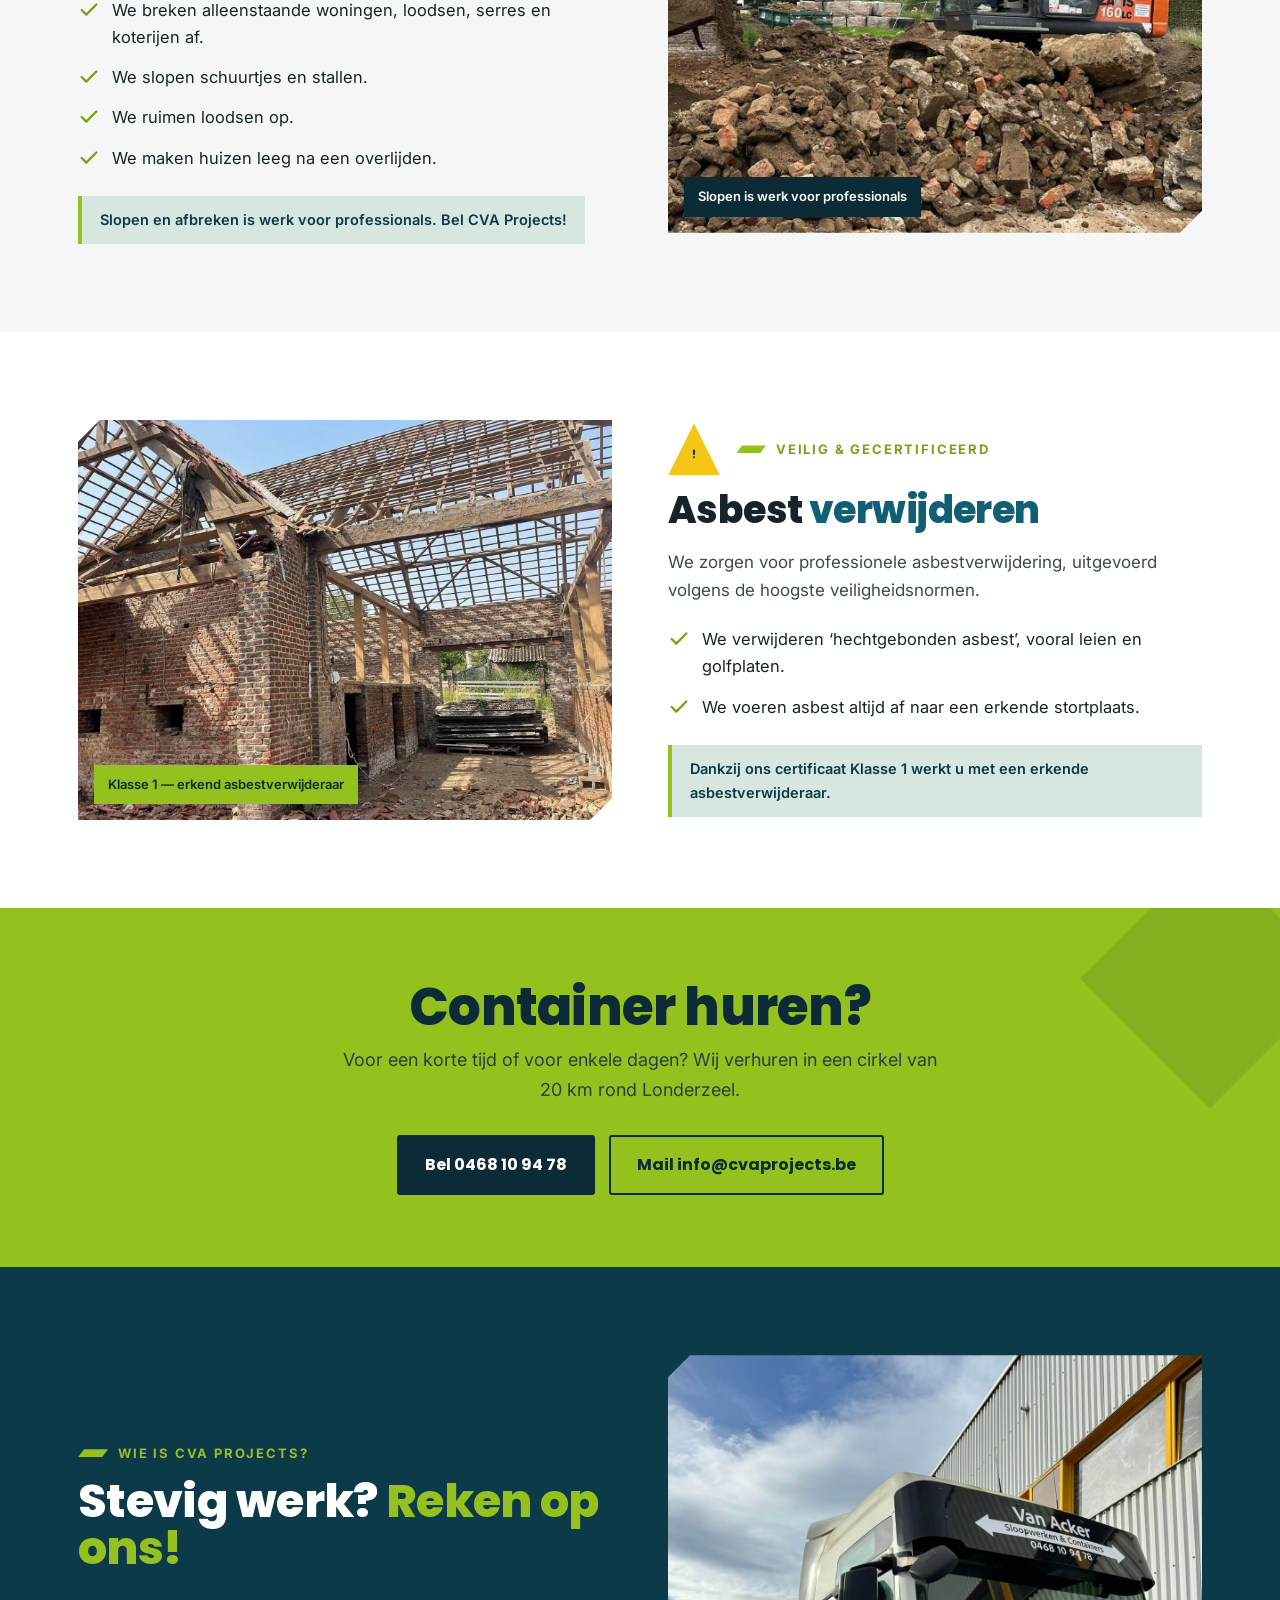
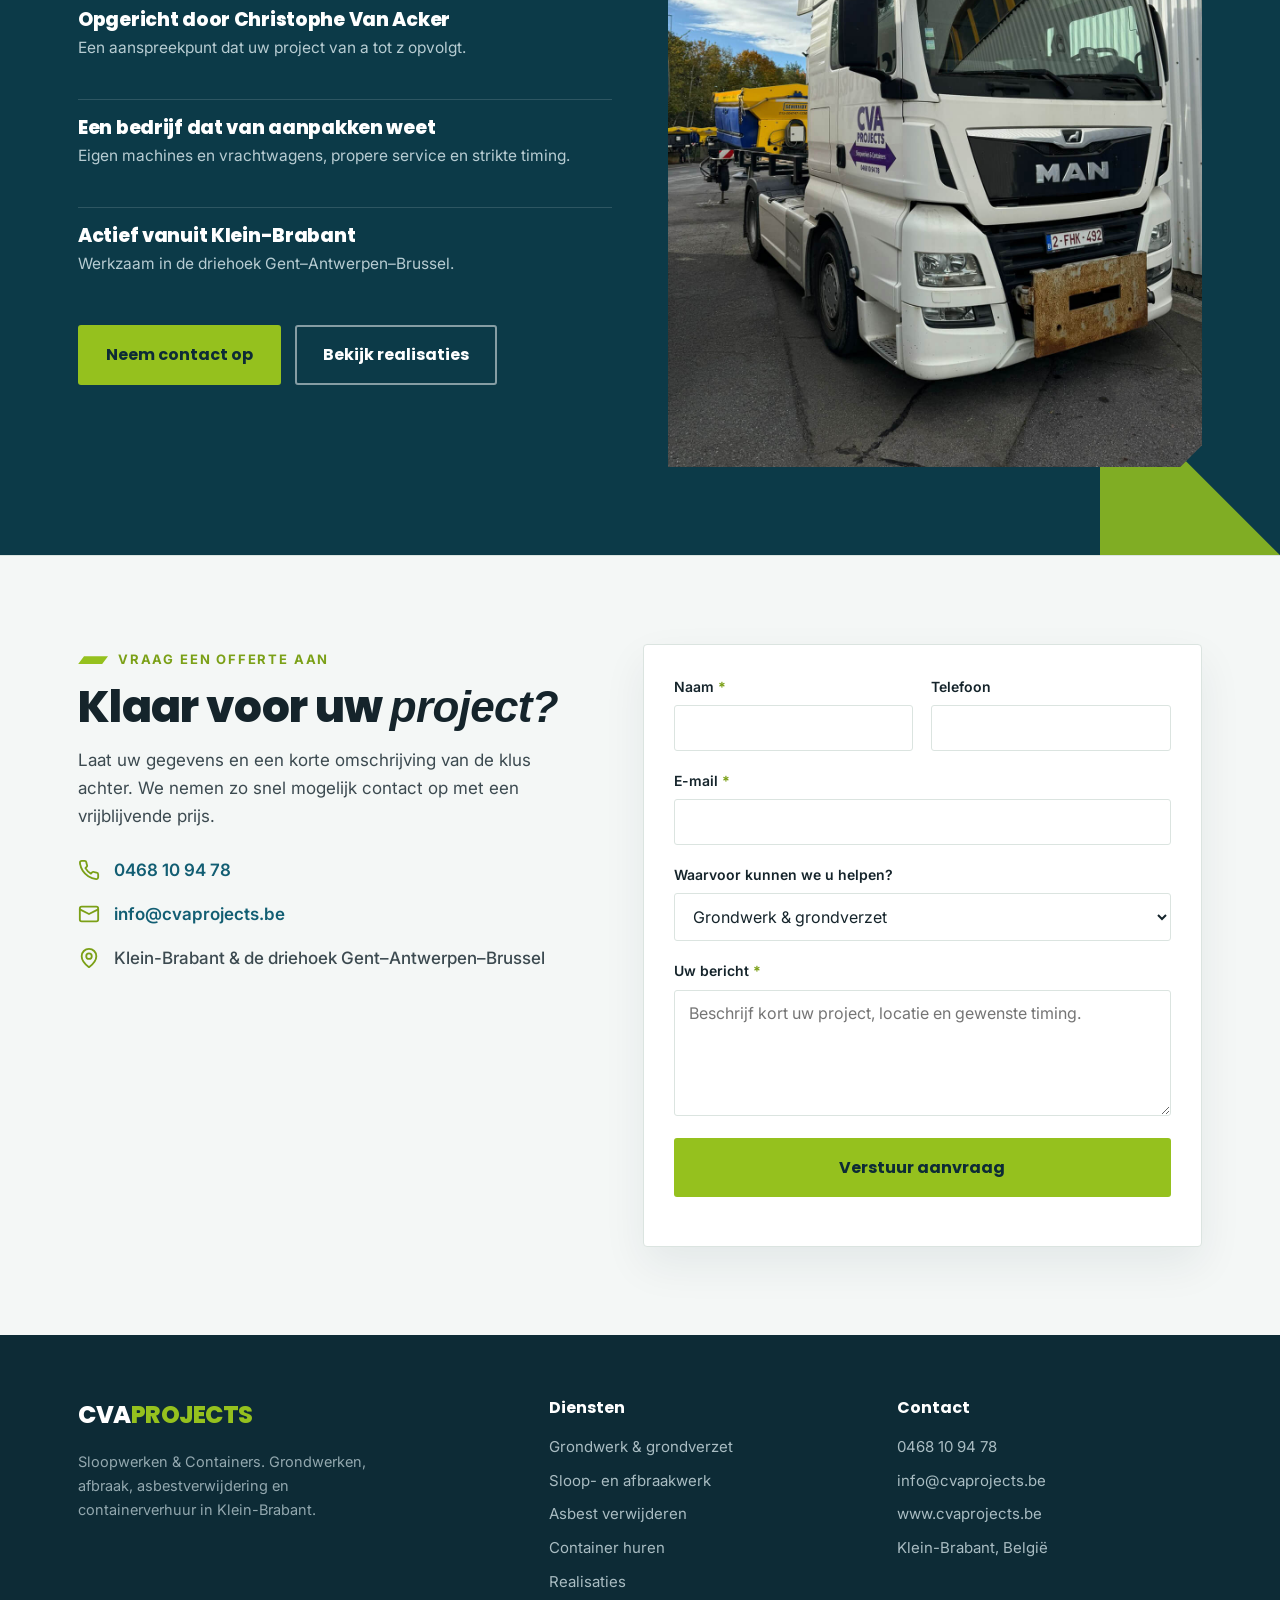
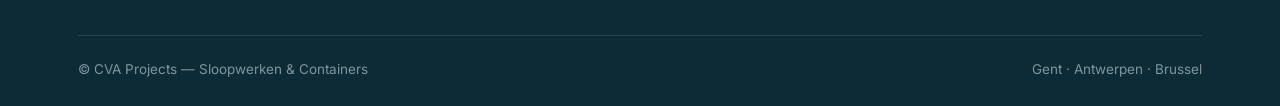
==== commit 3b4c450f: "Add contact form (Web3Forms) and prep for GitHub Pages Co-Authored-By: Claude Opus 4.8 (1M context) " ====
--- a/index.html
+++ b/index.html
@@ -28,6 +28,7 @@
         <li><a href="#containers">Containers</a></li>
         <li><a href="realisaties.html">Realisaties</a></li>
         <li><a href="#over">Over ons</a></li>
+        <li><a href="#contact">Contact</a></li>
       </ul>
       <a class="call-btn" href="tel:+32468109478">
         <svg viewBox="0 0 24 24" fill="none" stroke="currentColor" stroke-width="2" stroke-linecap="round" stroke-linejoin="round"><path d="M22 16.92v3a2 2 0 0 1-2.18 2 19.79 19.79 0 0 1-8.63-3.07 19.5 19.5 0 0 1-6-6 19.79 19.79 0 0 1-3.07-8.67A2 2 0 0 1 4.11 2h3a2 2 0 0 1 2 1.72c.127.96.361 1.903.7 2.81a2 2 0 0 1-.45 2.11L8.09 9.91a16 16 0 0 0 6 6l1.27-1.27a2 2 0 0 1 2.11-.45c.907.339 1.85.573 2.81.7A2 2 0 0 1 22 16.92z"/></svg>
@@ -47,6 +48,7 @@
       <li><a href="#containers">Container huren</a></li>
       <li><a href="realisaties.html">Realisaties</a></li>
       <li><a href="#over">Over CVA Projects</a></li>
+      <li><a href="#contact">Contact &amp; offerte</a></li>
       <li><a class="mnav-call" href="tel:+32468109478">Bel 0468 10 94 78</a></li>
     </ul>
   </div>
@@ -211,6 +213,76 @@
     </div>
   </section>
 
+  <!-- CONTACT / OFFERTE -->
+  <section class="contact block" id="contact">
+    <div class="wrap contact-grid">
+      <div class="contact-intro">
+        <span class="eyebrow">Vraag een offerte aan</span>
+        <h2>Klaar voor uw <em>project?</em></h2>
+        <p class="lead-sm">Laat uw gegevens en een korte omschrijving van de klus achter. We nemen zo snel mogelijk contact op met een vrijblijvende prijs.</p>
+        <ul class="contact-list">
+          <li>
+            <svg viewBox="0 0 24 24" fill="none" stroke="currentColor" stroke-width="2" stroke-linecap="round" stroke-linejoin="round"><path d="M22 16.92v3a2 2 0 0 1-2.18 2 19.79 19.79 0 0 1-8.63-3.07 19.5 19.5 0 0 1-6-6 19.79 19.79 0 0 1-3.07-8.67A2 2 0 0 1 4.11 2h3a2 2 0 0 1 2 1.72c.127.96.361 1.903.7 2.81a2 2 0 0 1-.45 2.11L8.09 9.91a16 16 0 0 0 6 6l1.27-1.27a2 2 0 0 1 2.11-.45c.907.339 1.85.573 2.81.7A2 2 0 0 1 22 16.92z"/></svg>
+            <a href="tel:+32468109478">0468 10 94 78</a>
+          </li>
+          <li>
+            <svg viewBox="0 0 24 24" fill="none" stroke="currentColor" stroke-width="2" stroke-linecap="round" stroke-linejoin="round"><rect x="2" y="4" width="20" height="16" rx="2"/><path d="m22 7-10 5L2 7"/></svg>
+            <a href="mailto:info@cvaprojects.be">info@cvaprojects.be</a>
+          </li>
+          <li>
+            <svg viewBox="0 0 24 24" fill="none" stroke="currentColor" stroke-width="2" stroke-linecap="round" stroke-linejoin="round"><path d="M20 10c0 6-8 12-8 12s-8-6-8-12a8 8 0 0 1 16 0Z"/><circle cx="12" cy="10" r="3"/></svg>
+            <span>Klein-Brabant &amp; de driehoek Gent&ndash;Antwerpen&ndash;Brussel</span>
+          </li>
+        </ul>
+      </div>
+
+      <form class="contact-form" id="contactForm" action="https://api.web3forms.com/submit" method="POST">
+        <!-- Web3Forms: vervang onderstaande access_key door je eigen sleutel van https://web3forms.com -->
+        <input type="hidden" name="access_key" value="131f3597-4e38-4aad-bf00-0c034ef2a8e7">
+        <input type="hidden" name="subject" value="🌐 Nieuwe aanvraag via de CVA Projects website">
+        <input type="hidden" name="from_name" value="CVA Projects website">
+        <!-- honeypot tegen spam -->
+        <input type="checkbox" name="botcheck" tabindex="-1" autocomplete="off" style="display:none !important">
+
+        <div class="field-row">
+          <label class="field">
+            <span>Naam <b>*</b></span>
+            <input type="text" name="naam" required autocomplete="name">
+          </label>
+          <label class="field">
+            <span>Telefoon</span>
+            <input type="tel" name="telefoon" autocomplete="tel">
+          </label>
+        </div>
+
+        <label class="field">
+          <span>E-mail <b>*</b></span>
+          <input type="email" name="email" required autocomplete="email">
+        </label>
+
+        <label class="field">
+          <span>Waarvoor kunnen we u helpen?</span>
+          <select name="dienst">
+            <option>Grondwerk &amp; grondverzet</option>
+            <option>Sloop- en afbraakwerk</option>
+            <option>Asbest verwijderen</option>
+            <option>Container huren</option>
+            <option>Woning leegmaken</option>
+            <option>Iets anders</option>
+          </select>
+        </label>
+
+        <label class="field">
+          <span>Uw bericht <b>*</b></span>
+          <textarea name="bericht" rows="5" required placeholder="Beschrijf kort uw project, locatie en gewenste timing."></textarea>
+        </label>
+
+        <button type="submit" class="btn btn-lime">Verstuur aanvraag</button>
+        <p class="form-status" id="formStatus" role="status" aria-live="polite"></p>
+      </form>
+    </div>
+  </section>
+
 </main>
 
 <footer>
@@ -247,5 +319,41 @@
   </div>
 </footer>
 
+<script>
+  (function () {
+    var form = document.getElementById('contactForm');
+    if (!form) return;
+    var status = document.getElementById('formStatus');
+    form.addEventListener('submit', function (e) {
+      e.preventDefault();
+      var btn = form.querySelector('button[type="submit"]');
+      btn.disabled = true;
+      status.className = 'form-status';
+      status.textContent = 'Versturen…';
+      fetch(form.action, {
+        method: 'POST',
+        body: new FormData(form),
+        headers: { Accept: 'application/json' }
+      })
+        .then(function (r) { return r.json(); })
+        .then(function (data) {
+          if (data.success) {
+            status.className = 'form-status ok';
+            status.textContent = 'Bedankt! Uw aanvraag is verstuurd. We nemen snel contact op.';
+            form.reset();
+          } else {
+            status.className = 'form-status err';
+            status.textContent = 'Er ging iets mis. Bel ons gerust op 0468 10 94 78 of mail info@cvaprojects.be.';
+          }
+        })
+        .catch(function () {
+          status.className = 'form-status err';
+          status.textContent = 'Er ging iets mis. Bel ons gerust op 0468 10 94 78 of mail info@cvaprojects.be.';
+        })
+        .finally(function () { btn.disabled = false; });
+    });
+  })();
+</script>
+
 </body>
 </html>
--- a/styles.css
+++ b/styles.css
@@ -167,6 +167,35 @@
 .fact h4{font-size:19px; color:#fff; margin-bottom:6px;}
 .fact p{margin:0; font-size:15.5px; color:#b7ccd2;}
 .about-media img{width:100%; aspect-ratio:3/4; object-fit:cover;}
+
+/* ---------- contact ---------- */
+.contact{background:var(--paper); border-top:1px solid var(--line);}
+.contact-grid{display:grid; grid-template-columns:1fr 1.1fr; gap:56px; align-items:start;}
+.contact-intro h2{font-size:clamp(28px,3.6vw,44px); margin-bottom:16px;}
+.contact-list{list-style:none; margin:26px 0 0; padding:0; display:flex; flex-direction:column; gap:16px;}
+.contact-list li{display:flex; align-items:center; gap:14px; color:var(--ink-soft); font-weight:500;}
+.contact-list li a{color:var(--petrol); text-decoration:none; font-weight:600;}
+.contact-list li a:hover{text-decoration:underline;}
+.contact-list svg{width:22px; height:22px; flex:none; color:var(--lime-deep);}
+.contact-form{background:var(--card); border:1px solid var(--line); border-radius:4px; padding:30px; display:flex; flex-direction:column; gap:18px; box-shadow:0 18px 44px rgba(13,43,54,.07);}
+.field-row{display:grid; grid-template-columns:1fr 1fr; gap:18px;}
+.field{display:flex; flex-direction:column; gap:7px;}
+.field>span{font-size:14px; font-weight:600; color:var(--ink);}
+.field>span b{color:var(--lime-deep);}
+.contact-form input, .contact-form select, .contact-form textarea{
+  font-family:'Inter',sans-serif; font-size:16px; color:var(--ink);
+  padding:12px 14px; border:1.5px solid var(--line); border-radius:3px;
+  background:#fff; width:100%; transition:border-color .15s;
+}
+.contact-form input:focus, .contact-form select:focus, .contact-form textarea:focus{
+  outline:none; border-color:var(--petrol);
+}
+.contact-form textarea{resize:vertical; min-height:120px;}
+.contact-form .btn-lime{justify-content:center; margin-top:4px;}
+.contact-form button[disabled]{opacity:.6; cursor:default;}
+.form-status{margin:0; font-size:15px; font-weight:600; min-height:1px;}
+.form-status.ok{color:var(--lime-deep);}
+.form-status.err{color:#c0392b;}
 
 /* ---------- footer ---------- */
 footer{background:var(--navy); color:#a9bcc2; padding:60px 0 26px; font-size:15px;}
@@ -248,6 +277,7 @@
   .split, .split.reverse{grid-template-columns:1fr; gap:30px;}
   .split .media, .split.reverse .media{order:-1;}
   .about-grid{grid-template-columns:1fr; gap:34px;}
+  .contact-grid{grid-template-columns:1fr; gap:34px;}
   .about-media{order:-1;}
   .about-media img{aspect-ratio:16/10;}
   .foot-grid{grid-template-columns:1fr 1fr; gap:30px;}
@@ -265,6 +295,8 @@
   .hero-ctas .btn, .cta-actions .btn{flex:1 1 auto; justify-content:center;}
   .subnav .wrap{padding:10px 20px;}
   .video-grid{grid-template-columns:1fr; gap:12px;}
+  .field-row{grid-template-columns:1fr;}
+  .contact-form{padding:22px;}
   .photo-grid{columns:2 130px; column-gap:8px;}
   .photo-grid button{margin-bottom:8px;}
   .lb-prev{left:10px;} .lb-next{right:10px;}
